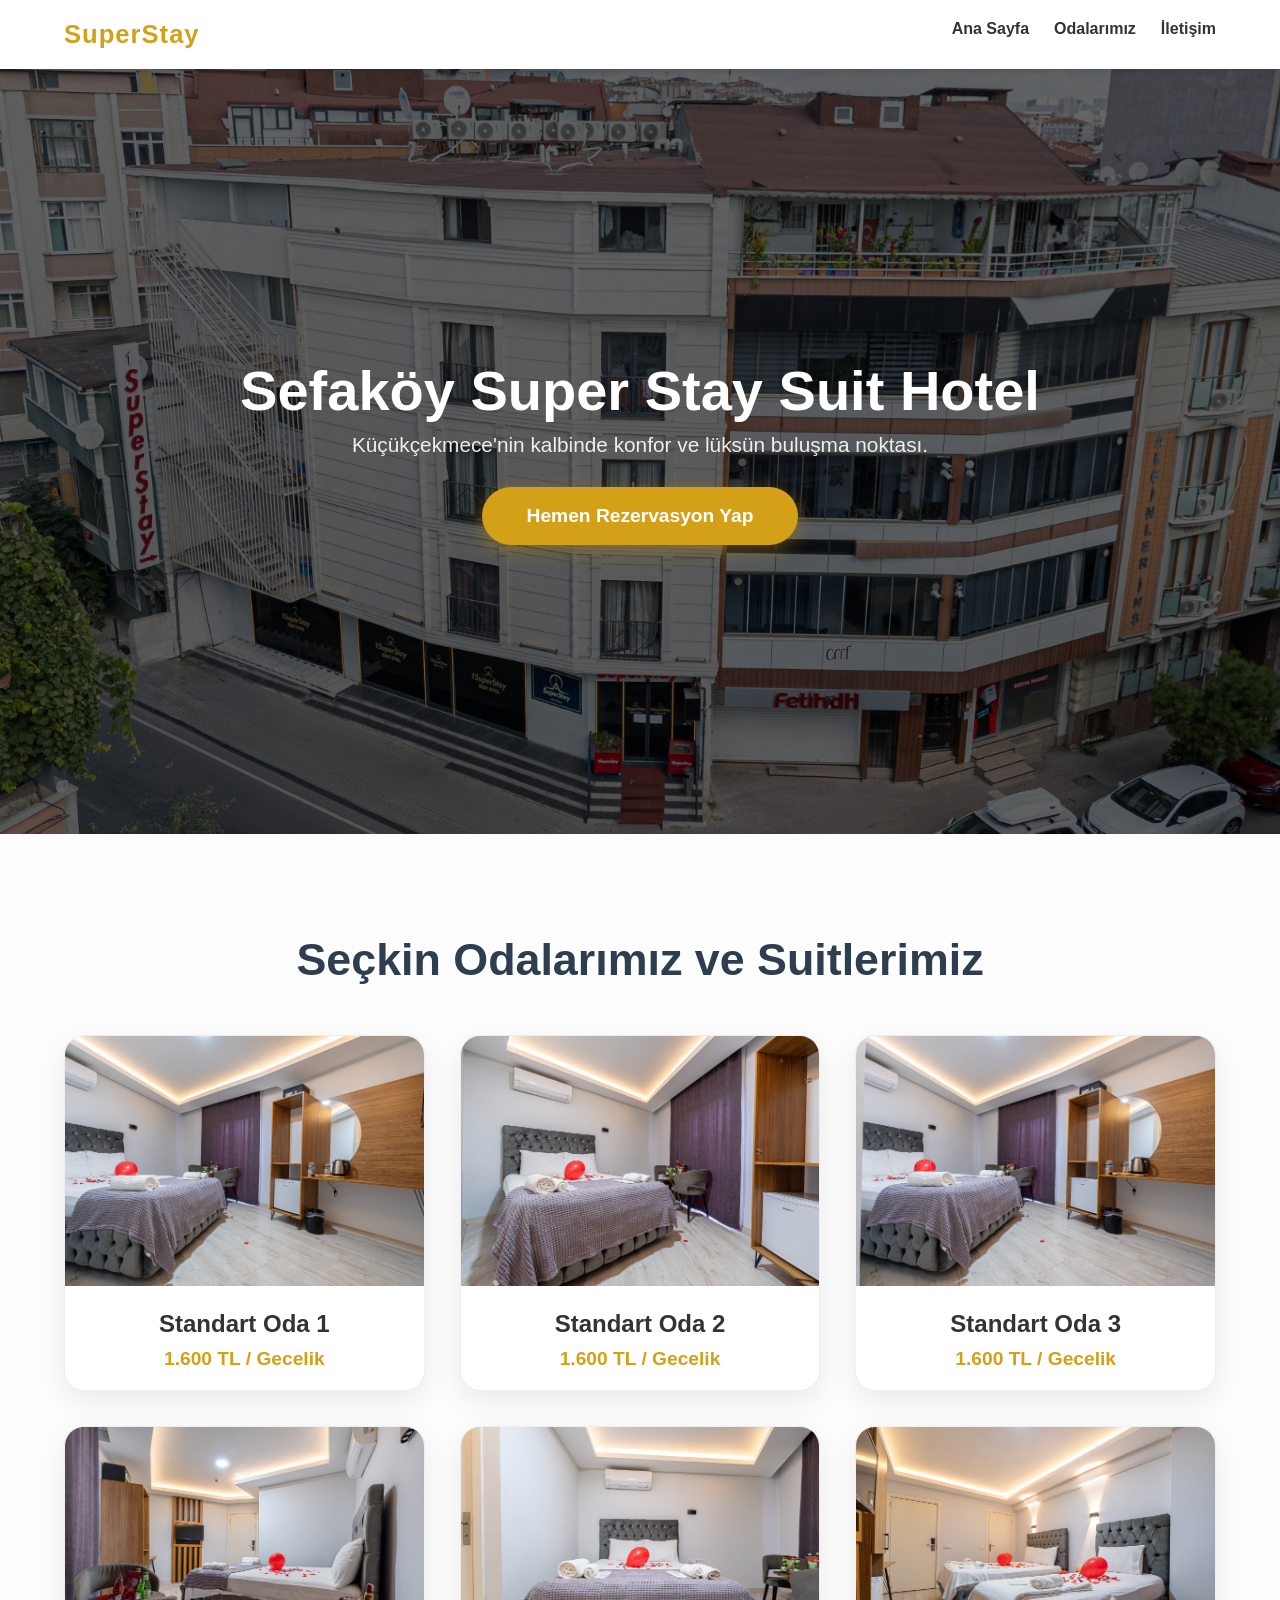
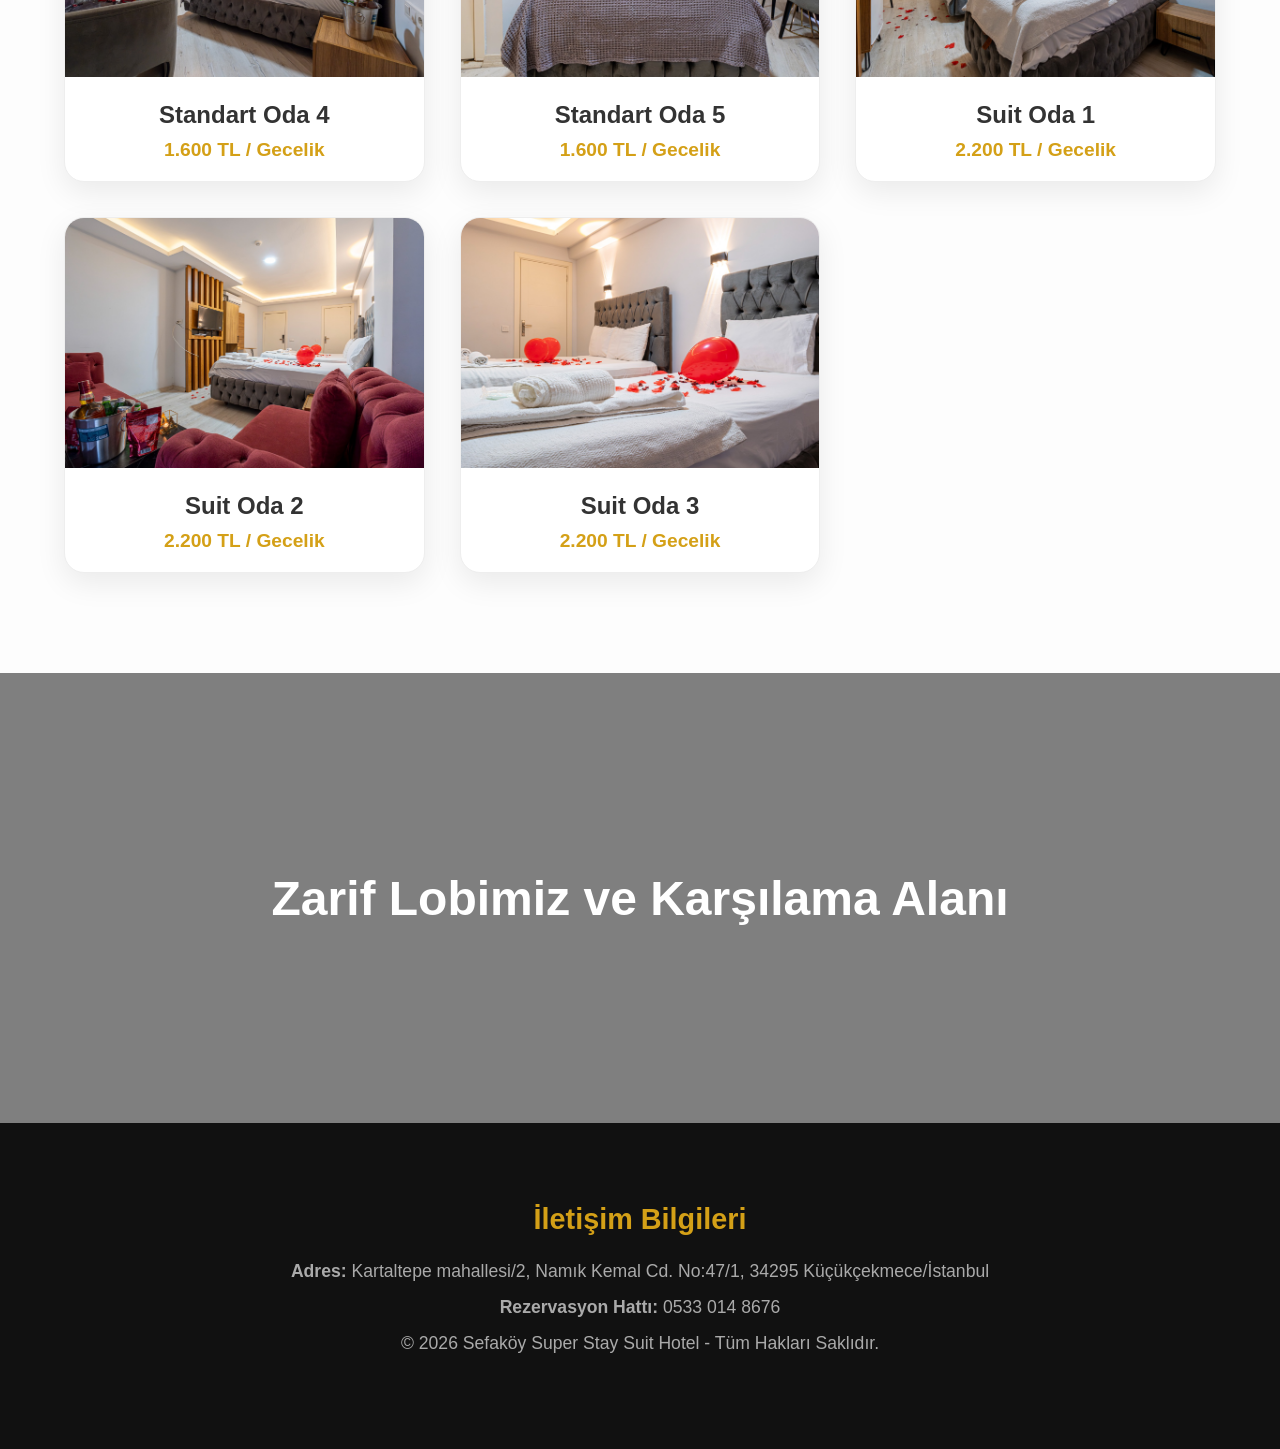
==== index.html @ 9b754b9d "Add files via upload" ====
<!DOCTYPE html>
<html lang="tr">
<head>
    <meta charset="UTF-8">
    <meta name="viewport" content="width=device-width, initial-scale=1.0">
    <title>Sefaköy Super Stay Suit Hotel | Resmi Web Sitesi</title>
    <link rel="stylesheet" href="style.css">
</head>
<body>
    <nav class="navbar">
        <div class="logo">SuperStay</div>
        <ul class="nav-links">
            <li><a href="#home">Ana Sayfa</a></li>
            <li><a href="#rooms">Odalarımız</a></li>
            <li><a href="#contact">İletişim</a></li>
        </ul>
    </nav>

    <header id="home" class="hero">
        <div class="hero-content">
            <h1>Sefaköy Super Stay Suit Hotel</h1>
            <p>Küçükçekmece'nin kalbinde konfor ve lüksün buluşma noktası.</p>
            <button id="mainRezBtn" onclick="scrollToRooms()">Hemen Rezervasyon Yap</button>
        </div>
    </header>

    <section id="rooms" class="rooms-section">
        <h2>Seçkin Odalarımız ve Suitlerimiz</h2>
        <div class="room-grid" id="roomGrid">
            </div>
    </section>

    <div id="roomModal" class="modal">
        <div class="modal-content">
            <span class="close">&times;</span>
            <div id="modalBody">
                </div>
        </div>
    </div>

    <section class="lobby-divider">
        <h2>Zarif Lobimiz ve Karşılama Alanı</h2>
    </section>

    <footer id="contact" class="footer">
        <div class="footer-info">
            <h3>İletişim Bilgileri</h3>
            <p><strong>Adres:</strong> Kartaltepe mahallesi/2, Namık Kemal Cd. No:47/1, 34295 Küçükçekmece/İstanbul</p>
            <p><strong>Rezervasyon Hattı:</strong> 0533 014 8676</p>
        </div>
        <div class="footer-bottom">
            <p>&copy; 2026 Sefaköy Super Stay Suit Hotel - Tüm Hakları Saklıdır.</p>
        </div>
    </footer>

    <script src="script.js"></script>
</body>
</html>
---- style.css ----
* { margin: 0; padding: 0; box-sizing: border-box; font-family: 'Segoe UI', Tahoma, sans-serif; }
html { scroll-behavior: smooth; }


.navbar {
    display: flex;
    justify-content: space-between;
    padding: 20px 5%;
    background: #fff;
    box-shadow: 0 2px 5px rgba(0,0,0,0.1);
    position: sticky;
    top: 0;
    z-index: 1000;
}
.logo { font-size: 1.6rem; font-weight: bold; color: #d4a017; letter-spacing: 1px; }
.nav-links { display: flex; list-style: none; gap: 25px; }
.nav-links a { text-decoration: none; color: #333; font-weight: 600; transition: 0.3s; }
.nav-links a:hover { color: #d4a017; }


.hero {
    height: 85vh;
    background: linear-gradient(rgba(0,0,0,0.6), rgba(0,0,0,0.6)), url('images/otel.jpg') no-repeat center center/cover fixed;
    display: flex;
    justify-content: center;
    align-items: center;
    text-align: center;
    color: white;
}
.hero-content h1 { font-size: 3.5rem; margin-bottom: 10px; }
.hero-content p { font-size: 1.3rem; opacity: 0.9; }

#mainRezBtn {
    padding: 18px 45px;
    font-size: 1.2rem;
    background: #d4a017;
    color: white;
    border: none;
    border-radius: 50px;
    cursor: pointer;
    margin-top: 30px;
    font-weight: bold;
    box-shadow: 0 5px 20px rgba(212, 160, 23, 0.4);
    transition: 0.3s;
}
#mainRezBtn:hover { background: #b8860b; transform: scale(1.05); }


.rooms-section { padding: 100px 5%; background: #fdfdfd; text-align: center; }
.rooms-section h2 { margin-bottom: 50px; font-size: 2.8rem; color: #2c3e50; }
.room-grid { display: grid; grid-template-columns: repeat(auto-fit, minmax(320px, 1fr)); gap: 35px; }

.room-card { 
    background: #fff; 
    border-radius: 20px; 
    overflow: hidden; 
    box-shadow: 0 10px 30px rgba(0,0,0,0.08); 
    transition: 0.4s ease; 
    cursor: pointer;
    border: 1px solid #eee;
}
.room-card:hover { transform: translateY(-15px); box-shadow: 0 15px 40px rgba(0,0,0,0.15); }
.room-card img { width: 100%; height: 250px; object-fit: cover; }
.room-card h3 { padding: 20px 20px 10px; font-size: 1.5rem; color: #333; }
.room-card p { padding-bottom: 20px; color: #d4a017; font-weight: bold; font-size: 1.2rem; }


.modal { display: none; position: fixed; z-index: 2000; left: 0; top: 0; width: 100%; height: 100%; background: rgba(0,0,0,0.9); overflow-y: auto; }
.modal-content { background: #fff; margin: 2% auto; padding: 40px; width: 90%; max-width: 900px; border-radius: 25px; position: relative; }
.close { position: absolute; right: 25px; top: 15px; font-size: 40px; cursor: pointer; color: #999; }
.close:hover { color: #333; }

.modal-images { display: grid; grid-template-columns: repeat(auto-fit, minmax(200px, 1fr)); gap: 15px; margin: 25px 0; }
.modal-images img { width: 100%; height: 180px; object-fit: cover; border-radius: 12px; }


.lobby-divider {
    height: 50vh;
    background: linear-gradient(rgba(0,0,0,0.5), rgba(0,0,0,0.5)), url('images/lobi1.jpg') no-repeat center center/cover fixed;
    display: flex; justify-content: center; align-items: center; color: white;
}
.lobby-divider h2 { font-size: 3rem; }


.footer { background: #111; color: #fff; padding: 80px 5%; text-align: center; }
.footer h3 { color: #d4a017; font-size: 1.8rem; margin-bottom: 25px; }
.footer p { margin-bottom: 15px; color: #aaa; font-size: 1.1rem; }


@media (max-width: 768px) {
    .nav-links { display: none; }
    .hero-content h1 { font-size: 2.2rem; }
    .modal-content { width: 95%; padding: 20px; }
}
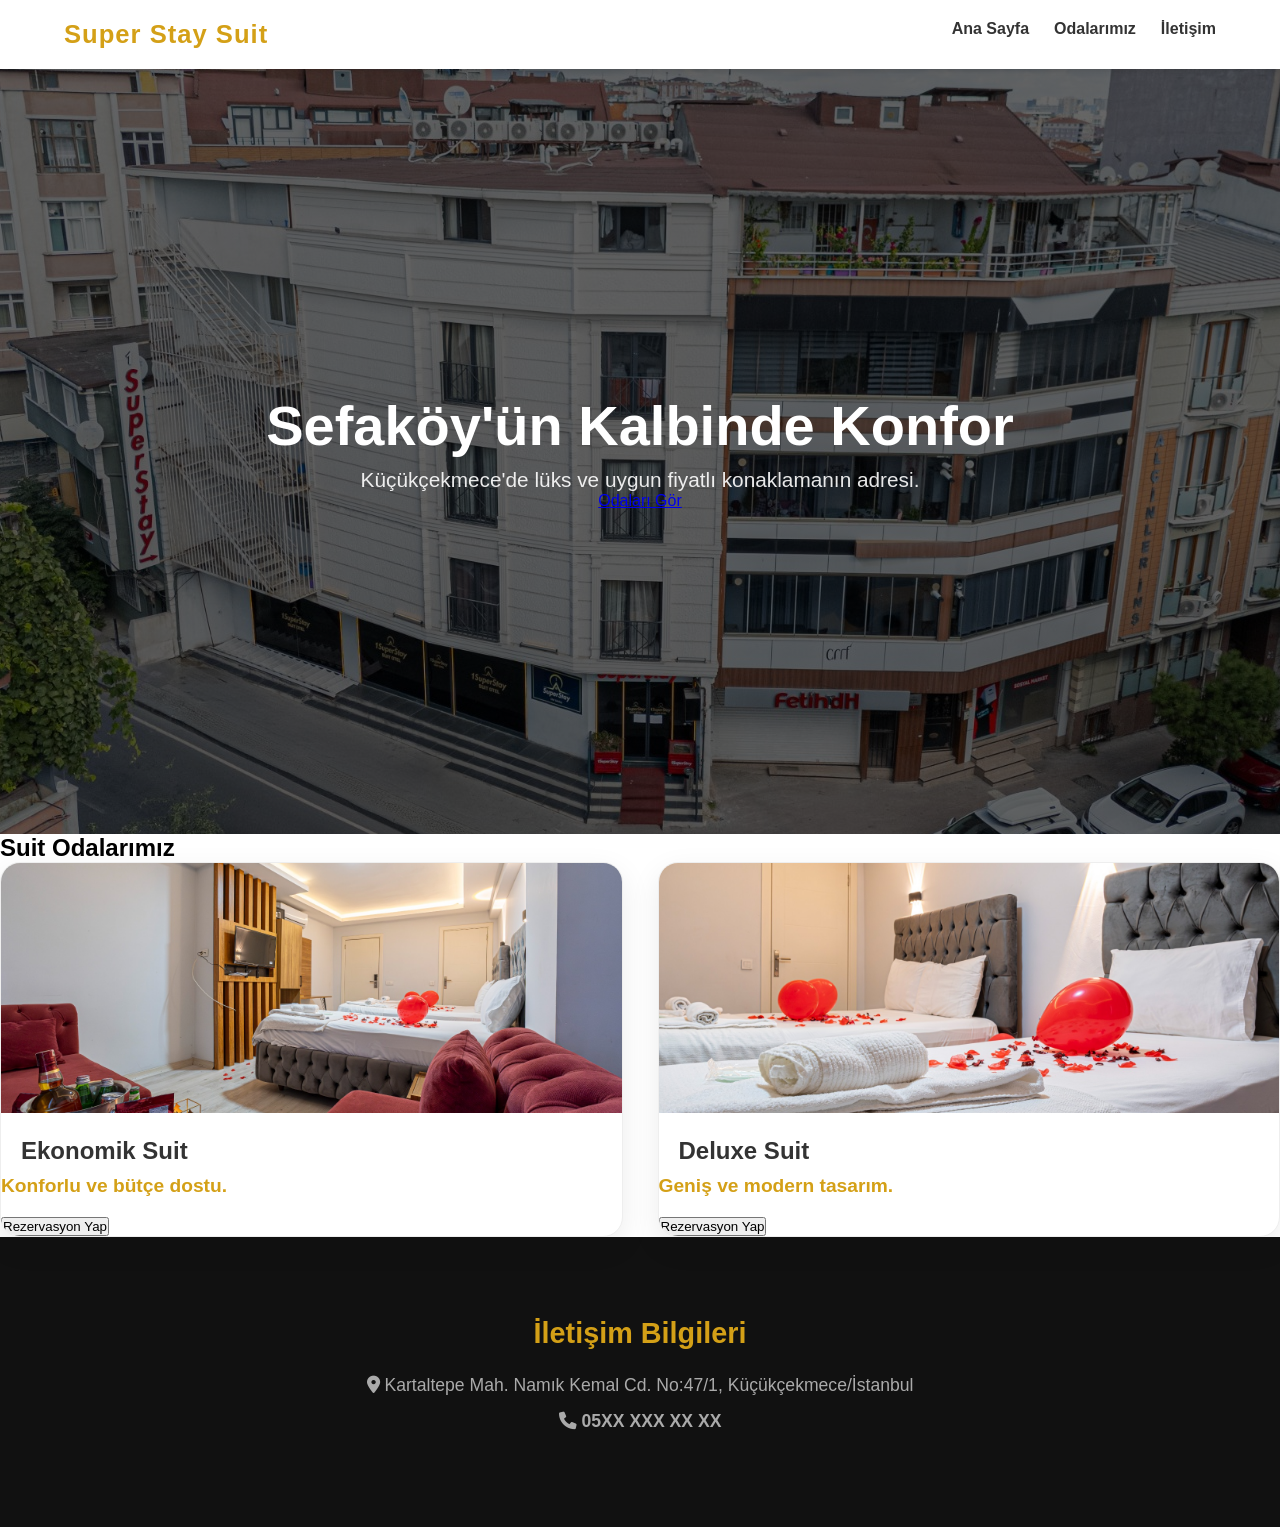
==== commit 272d3fa0: "Add files via upload" ====
--- a/index.html
+++ b/index.html
@@ -3,12 +3,18 @@
 <head>
     <meta charset="UTF-8">
     <meta name="viewport" content="width=device-width, initial-scale=1.0">
-    <title>Sefaköy Super Stay Suit Hotel | Resmi Web Sitesi</title>
+    <title>Sefaköy Otel | Super Stay Suit Otel Küçükçekmece | Uygun Fiyatlı Suitler</title>
+    <meta name="description" content="Sefaköy ve Küçükçekmece'de konforlu, modern ve uygun fiyatlı suit otel odaları. Merkezi konumda, güvenli ve lüks konaklama için hemen rezervasyon yapın.">
+    
+    <meta name="google-site-verification" content="google6230de3ca9fc16be" />
+
     <link rel="stylesheet" href="style.css">
+    <link rel="stylesheet" href="https://cdnjs.cloudflare.com/ajax/libs/font-awesome/6.0.0/css/all.min.css">
 </head>
 <body>
+
     <nav class="navbar">
-        <div class="logo">SuperStay</div>
+        <div class="logo">Super Stay Suit</div>
         <ul class="nav-links">
             <li><a href="#home">Ana Sayfa</a></li>
             <li><a href="#rooms">Odalarımız</a></li>
@@ -18,38 +24,53 @@
 
     <header id="home" class="hero">
         <div class="hero-content">
-            <h1>Sefaköy Super Stay Suit Hotel</h1>
-            <p>Küçükçekmece'nin kalbinde konfor ve lüksün buluşma noktası.</p>
-            <button id="mainRezBtn" onclick="scrollToRooms()">Hemen Rezervasyon Yap</button>
+            <h1>Sefaköy'ün Kalbinde Konfor</h1>
+            <p>Küçükçekmece'de lüks ve uygun fiyatlı konaklamanın adresi.</p>
+            <a href="#rooms" class="btn">Odaları Gör</a>
         </div>
     </header>
 
-    <section id="rooms" class="rooms-section">
-        <h2>Seçkin Odalarımız ve Suitlerimiz</h2>
-        <div class="room-grid" id="roomGrid">
+    <section id="rooms" class="rooms">
+        <h2>Suit Odalarımız</h2>
+        <div class="room-grid">
+            <div class="room-card">
+                <img src="images/oda1.jpg" alt="Ekonomik Suit">
+                <div class="room-info">
+                    <h3>Ekonomik Suit</h3>
+                    <p>Konforlu ve bütçe dostu.</p>
+                    <button class="btn" onclick="openModal('Ekonomik Suit')">Rezervasyon Yap</button>
+                </div>
             </div>
+            <div class="room-card">
+                <img src="images/oda2.jpg" alt="Lüks Suit">
+                <div class="room-info">
+                    <h3>Deluxe Suit</h3>
+                    <p>Geniş ve modern tasarım.</p>
+                    <button class="btn" onclick="openModal('Deluxe Suit')">Rezervasyon Yap</button>
+                </div>
+            </div>
+        </div>
     </section>
 
-    <div id="roomModal" class="modal">
+    <div id="bookingModal" class="modal">
         <div class="modal-content">
-            <span class="close">&times;</span>
-            <div id="modalBody">
-                </div>
+            <span class="close" onclick="closeModal()">&times;</span>
+            <h2 id="modalRoomTitle">Rezervasyon</h2>
+            <form id="reservationForm">
+                <input type="text" id="guestName" placeholder="Adınız Soyadınız" required>
+                <input type="date" id="checkInDate" required>
+                <button type="submit" class="btn-whatsapp">
+                    <i class="fab fa-whatsapp"></i> WhatsApp ile Gönder
+                </button>
+            </form>
         </div>
     </div>
-
-    <section class="lobby-divider">
-        <h2>Zarif Lobimiz ve Karşılama Alanı</h2>
-    </section>
 
     <footer id="contact" class="footer">
         <div class="footer-info">
             <h3>İletişim Bilgileri</h3>
-            <p><strong>Adres:</strong> Kartaltepe mahallesi/2, Namık Kemal Cd. No:47/1, 34295 Küçükçekmece/İstanbul</p>
-            <p><strong>Rezervasyon Hattı:</strong> 0533 014 8676</p>
-        </div>
-        <div class="footer-bottom">
-            <p>&copy; 2026 Sefaköy Super Stay Suit Hotel - Tüm Hakları Saklıdır.</p>
+            <p><i class="fas fa-map-marker-alt"></i> Kartaltepe Mah. Namık Kemal Cd. No:47/1, Küçükçekmece/İstanbul</p>
+            <p><i class="fas fa-phone"></i> <strong>05XX XXX XX XX</strong></p>
         </div>
     </footer>
 
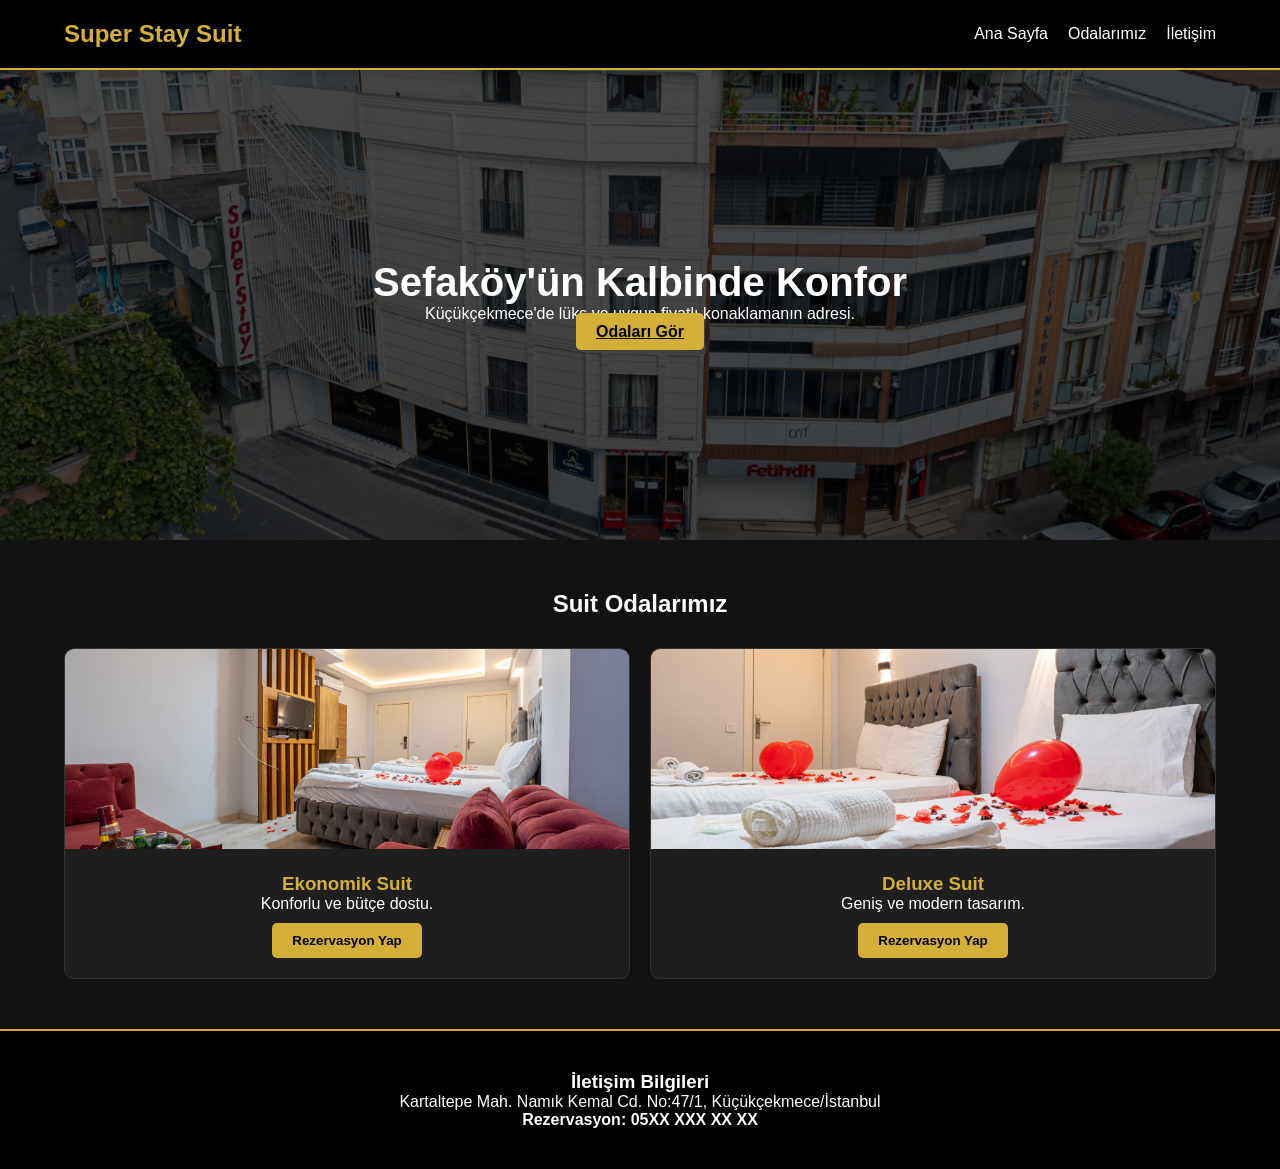
==== commit 081044a3: "Add files via upload" ====
--- a/index.html
+++ b/index.html
@@ -3,8 +3,8 @@
 <head>
     <meta charset="UTF-8">
     <meta name="viewport" content="width=device-width, initial-scale=1.0">
-    <title>Sefaköy Otel | Super Stay Suit Otel Küçükçekmece | Uygun Fiyatlı Suitler</title>
-    <meta name="description" content="Sefaköy ve Küçükçekmece'de konforlu, modern ve uygun fiyatlı suit otel odaları. Merkezi konumda, güvenli ve lüks konaklama için hemen rezervasyon yapın.">
+    <title>Sefaköy Otel | Super Stay Suit Otel Küçükçekmece</title>
+    <meta name="description" content="Sefaköy ve Küçükçekmece'de konforlu, modern ve uygun fiyatlı suit otel odaları.">
     
     <meta name="google-site-verification" content="google6230de3ca9fc16be" />
 
@@ -59,9 +59,7 @@
             <form id="reservationForm">
                 <input type="text" id="guestName" placeholder="Adınız Soyadınız" required>
                 <input type="date" id="checkInDate" required>
-                <button type="submit" class="btn-whatsapp">
-                    <i class="fab fa-whatsapp"></i> WhatsApp ile Gönder
-                </button>
+                <button type="submit" class="btn-whatsapp">WhatsApp ile Gönder</button>
             </form>
         </div>
     </div>
@@ -69,8 +67,8 @@
     <footer id="contact" class="footer">
         <div class="footer-info">
             <h3>İletişim Bilgileri</h3>
-            <p><i class="fas fa-map-marker-alt"></i> Kartaltepe Mah. Namık Kemal Cd. No:47/1, Küçükçekmece/İstanbul</p>
-            <p><i class="fas fa-phone"></i> <strong>05XX XXX XX XX</strong></p>
+            <p>Kartaltepe Mah. Namık Kemal Cd. No:47/1, Küçükçekmece/İstanbul</p>
+            <p><strong>Rezervasyon: 05XX XXX XX XX</strong></p>
         </div>
     </footer>
 
--- a/style.css
+++ b/style.css
@@ -1,95 +1,28 @@
+* { margin: 0; padding: 0; box-sizing: border-box; font-family: sans-serif; }
+body { background-color: #121212; color: white; }
 
-* { margin: 0; padding: 0; box-sizing: border-box; font-family: 'Segoe UI', Tahoma, sans-serif; }
-html { scroll-behavior: smooth; }
+.navbar { display: flex; justify-content: space-between; align-items: center; padding: 20px 5%; background: black; border-bottom: 2px solid #d4af37; position: fixed; width: 100%; top: 0; z-index: 100; }
+.logo { color: #d4af37; font-size: 24px; font-weight: bold; }
+.nav-links { display: flex; list-style: none; }
+.nav-links li { margin-left: 20px; }
+.nav-links a { color: white; text-decoration: none; }
 
+.hero { height: 60vh; background: linear-gradient(rgba(0,0,0,0.7), rgba(0,0,0,0.7)), url('images/otel.jpg'); background-size: cover; background-position: center; display: flex; align-items: center; justify-content: center; text-align: center; padding-top: 60px; }
+.hero h1 { font-size: 40px; }
 
-.navbar {
-    display: flex;
-    justify-content: space-between;
-    padding: 20px 5%;
-    background: #fff;
-    box-shadow: 0 2px 5px rgba(0,0,0,0.1);
-    position: sticky;
-    top: 0;
-    z-index: 1000;
-}
-.logo { font-size: 1.6rem; font-weight: bold; color: #d4a017; letter-spacing: 1px; }
-.nav-links { display: flex; list-style: none; gap: 25px; }
-.nav-links a { text-decoration: none; color: #333; font-weight: 600; transition: 0.3s; }
-.nav-links a:hover { color: #d4a017; }
+.rooms { padding: 50px 5%; text-align: center; }
+.room-grid { display: grid; grid-template-columns: repeat(auto-fit, minmax(300px, 1fr)); gap: 20px; margin-top: 30px; }
+.room-card { background: #1e1e1e; border-radius: 10px; overflow: hidden; border: 1px solid #333; }
+.room-card img { width: 100%; height: 200px; object-fit: cover; }
+.room-info { padding: 20px; }
+.room-info h3 { color: #d4af37; }
 
+.btn { background: #d4af37; color: black; padding: 10px 20px; border: none; border-radius: 5px; cursor: pointer; font-weight: bold; margin-top: 10px; }
+.btn-whatsapp { background: #25d366; color: white; width: 100%; padding: 10px; border: none; border-radius: 5px; margin-top: 10px; cursor: pointer; }
 
-.hero {
-    height: 85vh;
-    background: linear-gradient(rgba(0,0,0,0.6), rgba(0,0,0,0.6)), url('images/otel.jpg') no-repeat center center/cover fixed;
-    display: flex;
-    justify-content: center;
-    align-items: center;
-    text-align: center;
-    color: white;
-}
-.hero-content h1 { font-size: 3.5rem; margin-bottom: 10px; }
-.hero-content p { font-size: 1.3rem; opacity: 0.9; }
+.modal { display: none; position: fixed; top: 0; left: 0; width: 100%; height: 100%; background: rgba(0,0,0,0.8); z-index: 1000; }
+.modal-content { background: #222; width: 90%; max-width: 400px; margin: 100px auto; padding: 20px; border-radius: 10px; border: 1px solid #d4af37; position: relative; }
+.close { position: absolute; right: 15px; top: 10px; font-size: 24px; cursor: pointer; }
+input { width: 100%; padding: 10px; margin: 10px 0; background: #333; border: 1px solid #444; color: white; }
 
-#mainRezBtn {
-    padding: 18px 45px;
-    font-size: 1.2rem;
-    background: #d4a017;
-    color: white;
-    border: none;
-    border-radius: 50px;
-    cursor: pointer;
-    margin-top: 30px;
-    font-weight: bold;
-    box-shadow: 0 5px 20px rgba(212, 160, 23, 0.4);
-    transition: 0.3s;
-}
-#mainRezBtn:hover { background: #b8860b; transform: scale(1.05); }
-
-
-.rooms-section { padding: 100px 5%; background: #fdfdfd; text-align: center; }
-.rooms-section h2 { margin-bottom: 50px; font-size: 2.8rem; color: #2c3e50; }
-.room-grid { display: grid; grid-template-columns: repeat(auto-fit, minmax(320px, 1fr)); gap: 35px; }
-
-.room-card { 
-    background: #fff; 
-    border-radius: 20px; 
-    overflow: hidden; 
-    box-shadow: 0 10px 30px rgba(0,0,0,0.08); 
-    transition: 0.4s ease; 
-    cursor: pointer;
-    border: 1px solid #eee;
-}
-.room-card:hover { transform: translateY(-15px); box-shadow: 0 15px 40px rgba(0,0,0,0.15); }
-.room-card img { width: 100%; height: 250px; object-fit: cover; }
-.room-card h3 { padding: 20px 20px 10px; font-size: 1.5rem; color: #333; }
-.room-card p { padding-bottom: 20px; color: #d4a017; font-weight: bold; font-size: 1.2rem; }
-
-
-.modal { display: none; position: fixed; z-index: 2000; left: 0; top: 0; width: 100%; height: 100%; background: rgba(0,0,0,0.9); overflow-y: auto; }
-.modal-content { background: #fff; margin: 2% auto; padding: 40px; width: 90%; max-width: 900px; border-radius: 25px; position: relative; }
-.close { position: absolute; right: 25px; top: 15px; font-size: 40px; cursor: pointer; color: #999; }
-.close:hover { color: #333; }
-
-.modal-images { display: grid; grid-template-columns: repeat(auto-fit, minmax(200px, 1fr)); gap: 15px; margin: 25px 0; }
-.modal-images img { width: 100%; height: 180px; object-fit: cover; border-radius: 12px; }
-
-
-.lobby-divider {
-    height: 50vh;
-    background: linear-gradient(rgba(0,0,0,0.5), rgba(0,0,0,0.5)), url('images/lobi1.jpg') no-repeat center center/cover fixed;
-    display: flex; justify-content: center; align-items: center; color: white;
-}
-.lobby-divider h2 { font-size: 3rem; }
-
-
-.footer { background: #111; color: #fff; padding: 80px 5%; text-align: center; }
-.footer h3 { color: #d4a017; font-size: 1.8rem; margin-bottom: 25px; }
-.footer p { margin-bottom: 15px; color: #aaa; font-size: 1.1rem; }
-
-
-@media (max-width: 768px) {
-    .nav-links { display: none; }
-    .hero-content h1 { font-size: 2.2rem; }
-    .modal-content { width: 95%; padding: 20px; }
-}+.footer { padding: 40px; text-align: center; background: black; border-top: 2px solid #d4af37; }
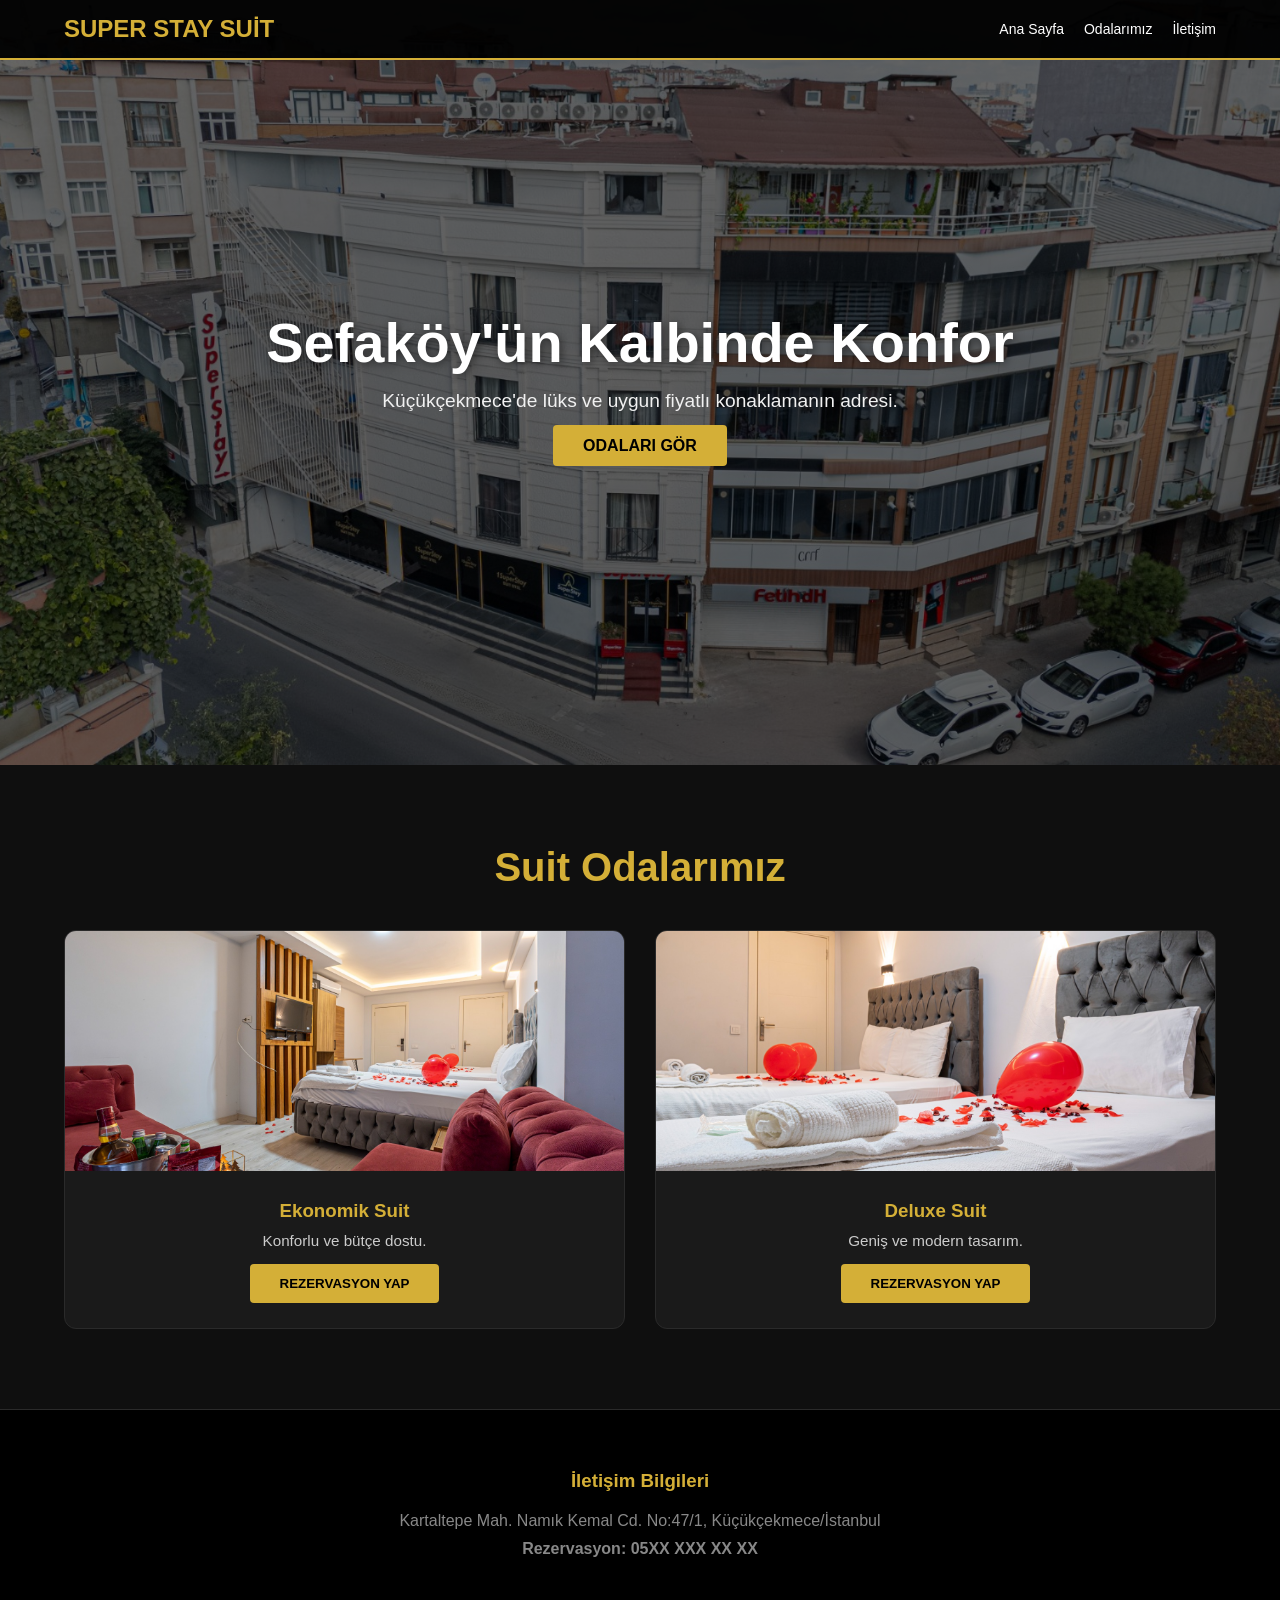
==== commit e00f03d7: "Add files via upload" ====
--- a/index.html
+++ b/index.html
@@ -4,10 +4,8 @@
     <meta charset="UTF-8">
     <meta name="viewport" content="width=device-width, initial-scale=1.0">
     <title>Sefaköy Otel | Super Stay Suit Otel Küçükçekmece</title>
-    <meta name="description" content="Sefaköy ve Küçükçekmece'de konforlu, modern ve uygun fiyatlı suit otel odaları.">
-    
+    <meta name="description" content="Sefaköy ve Küçükçekmece'de konforlu ve uygun fiyatlı konaklama.">
     <meta name="google-site-verification" content="google6230de3ca9fc16be" />
-
     <link rel="stylesheet" href="style.css">
     <link rel="stylesheet" href="https://cdnjs.cloudflare.com/ajax/libs/font-awesome/6.0.0/css/all.min.css">
 </head>
@@ -42,7 +40,7 @@
                 </div>
             </div>
             <div class="room-card">
-                <img src="images/oda2.jpg" alt="Lüks Suit">
+                <img src="images/oda2.jpg" alt="Deluxe Suit">
                 <div class="room-info">
                     <h3>Deluxe Suit</h3>
                     <p>Geniş ve modern tasarım.</p>
--- a/style.css
+++ b/style.css
@@ -1,28 +1,37 @@
-* { margin: 0; padding: 0; box-sizing: border-box; font-family: sans-serif; }
-body { background-color: #121212; color: white; }
+* { margin: 0; padding: 0; box-sizing: border-box; font-family: 'Poppins', sans-serif; }
+body { background-color: #0f0f0f; color: #fff; scroll-behavior: smooth; }
 
-.navbar { display: flex; justify-content: space-between; align-items: center; padding: 20px 5%; background: black; border-bottom: 2px solid #d4af37; position: fixed; width: 100%; top: 0; z-index: 100; }
-.logo { color: #d4af37; font-size: 24px; font-weight: bold; }
+.navbar { display: flex; justify-content: space-between; align-items: center; padding: 15px 5%; background: rgba(0,0,0,0.95); border-bottom: 2px solid #d4af37; position: fixed; width: 100%; top: 0; z-index: 1000; }
+.logo { color: #d4af37; font-size: 24px; font-weight: bold; text-transform: uppercase; }
 .nav-links { display: flex; list-style: none; }
 .nav-links li { margin-left: 20px; }
-.nav-links a { color: white; text-decoration: none; }
+.nav-links a { color: #fff; text-decoration: none; font-size: 14px; transition: 0.3s; }
+.nav-links a:hover { color: #d4af37; }
 
-.hero { height: 60vh; background: linear-gradient(rgba(0,0,0,0.7), rgba(0,0,0,0.7)), url('images/otel.jpg'); background-size: cover; background-position: center; display: flex; align-items: center; justify-content: center; text-align: center; padding-top: 60px; }
-.hero h1 { font-size: 40px; }
+.hero { height: 85vh; background: linear-gradient(rgba(0,0,0,0.6), rgba(0,0,0,0.6)), url('images/otel.jpg') center/cover no-repeat; display: flex; align-items: center; justify-content: center; text-align: center; }
+.hero h1 { font-size: 3.5rem; margin-bottom: 15px; text-shadow: 2px 2px 10px rgba(0,0,0,0.5); }
+.hero p { font-size: 1.2rem; margin-bottom: 25px; color: #f1f1f1; }
 
-.rooms { padding: 50px 5%; text-align: center; }
-.room-grid { display: grid; grid-template-columns: repeat(auto-fit, minmax(300px, 1fr)); gap: 20px; margin-top: 30px; }
-.room-card { background: #1e1e1e; border-radius: 10px; overflow: hidden; border: 1px solid #333; }
-.room-card img { width: 100%; height: 200px; object-fit: cover; }
-.room-info { padding: 20px; }
-.room-info h3 { color: #d4af37; }
+.rooms { padding: 80px 5%; text-align: center; }
+.rooms h2 { font-size: 2.5rem; margin-bottom: 40px; color: #d4af37; }
+.room-grid { display: grid; grid-template-columns: repeat(auto-fit, minmax(320px, 1fr)); gap: 30px; }
+.room-card { background: #1a1a1a; border-radius: 12px; overflow: hidden; border: 1px solid #2a2a2a; transition: 0.4s; }
+.room-card:hover { transform: translateY(-10px); border-color: #d4af37; }
+.room-card img { width: 100%; height: 240px; object-fit: cover; }
+.room-info { padding: 25px; }
+.room-info h3 { color: #d4af37; margin-bottom: 10px; }
+.room-info p { color: #ccc; font-size: 0.95rem; margin-bottom: 15px; }
 
-.btn { background: #d4af37; color: black; padding: 10px 20px; border: none; border-radius: 5px; cursor: pointer; font-weight: bold; margin-top: 10px; }
-.btn-whatsapp { background: #25d366; color: white; width: 100%; padding: 10px; border: none; border-radius: 5px; margin-top: 10px; cursor: pointer; }
+.btn { background: #d4af37; color: #000; padding: 12px 30px; border: none; border-radius: 4px; cursor: pointer; font-weight: bold; text-transform: uppercase; transition: 0.3s; text-decoration: none; }
+.btn:hover { background: #fff; }
 
-.modal { display: none; position: fixed; top: 0; left: 0; width: 100%; height: 100%; background: rgba(0,0,0,0.8); z-index: 1000; }
-.modal-content { background: #222; width: 90%; max-width: 400px; margin: 100px auto; padding: 20px; border-radius: 10px; border: 1px solid #d4af37; position: relative; }
-.close { position: absolute; right: 15px; top: 10px; font-size: 24px; cursor: pointer; }
-input { width: 100%; padding: 10px; margin: 10px 0; background: #333; border: 1px solid #444; color: white; }
+.modal { display: none; position: fixed; top: 0; left: 0; width: 100%; height: 100%; background: rgba(0,0,0,0.9); z-index: 2000; }
+.modal-content { background: #111; width: 90%; max-width: 400px; margin: 100px auto; padding: 30px; border-radius: 15px; border: 1px solid #d4af37; position: relative; }
+.close { position: absolute; right: 20px; top: 15px; font-size: 28px; color: #fff; cursor: pointer; }
 
-.footer { padding: 40px; text-align: center; background: black; border-top: 2px solid #d4af37; }+input { width: 100%; padding: 12px; margin: 10px 0; background: #222; border: 1px solid #333; color: #fff; border-radius: 4px; }
+.btn-whatsapp { background: #25d366; color: #fff; width: 100%; padding: 12px; border: none; border-radius: 4px; font-weight: bold; cursor: pointer; margin-top: 10px; }
+
+.footer { padding: 60px 5%; background: #000; text-align: center; border-top: 1px solid #2a2a2a; }
+.footer h3 { color: #d4af37; margin-bottom: 20px; }
+.footer p { color: #888; margin-bottom: 10px; }
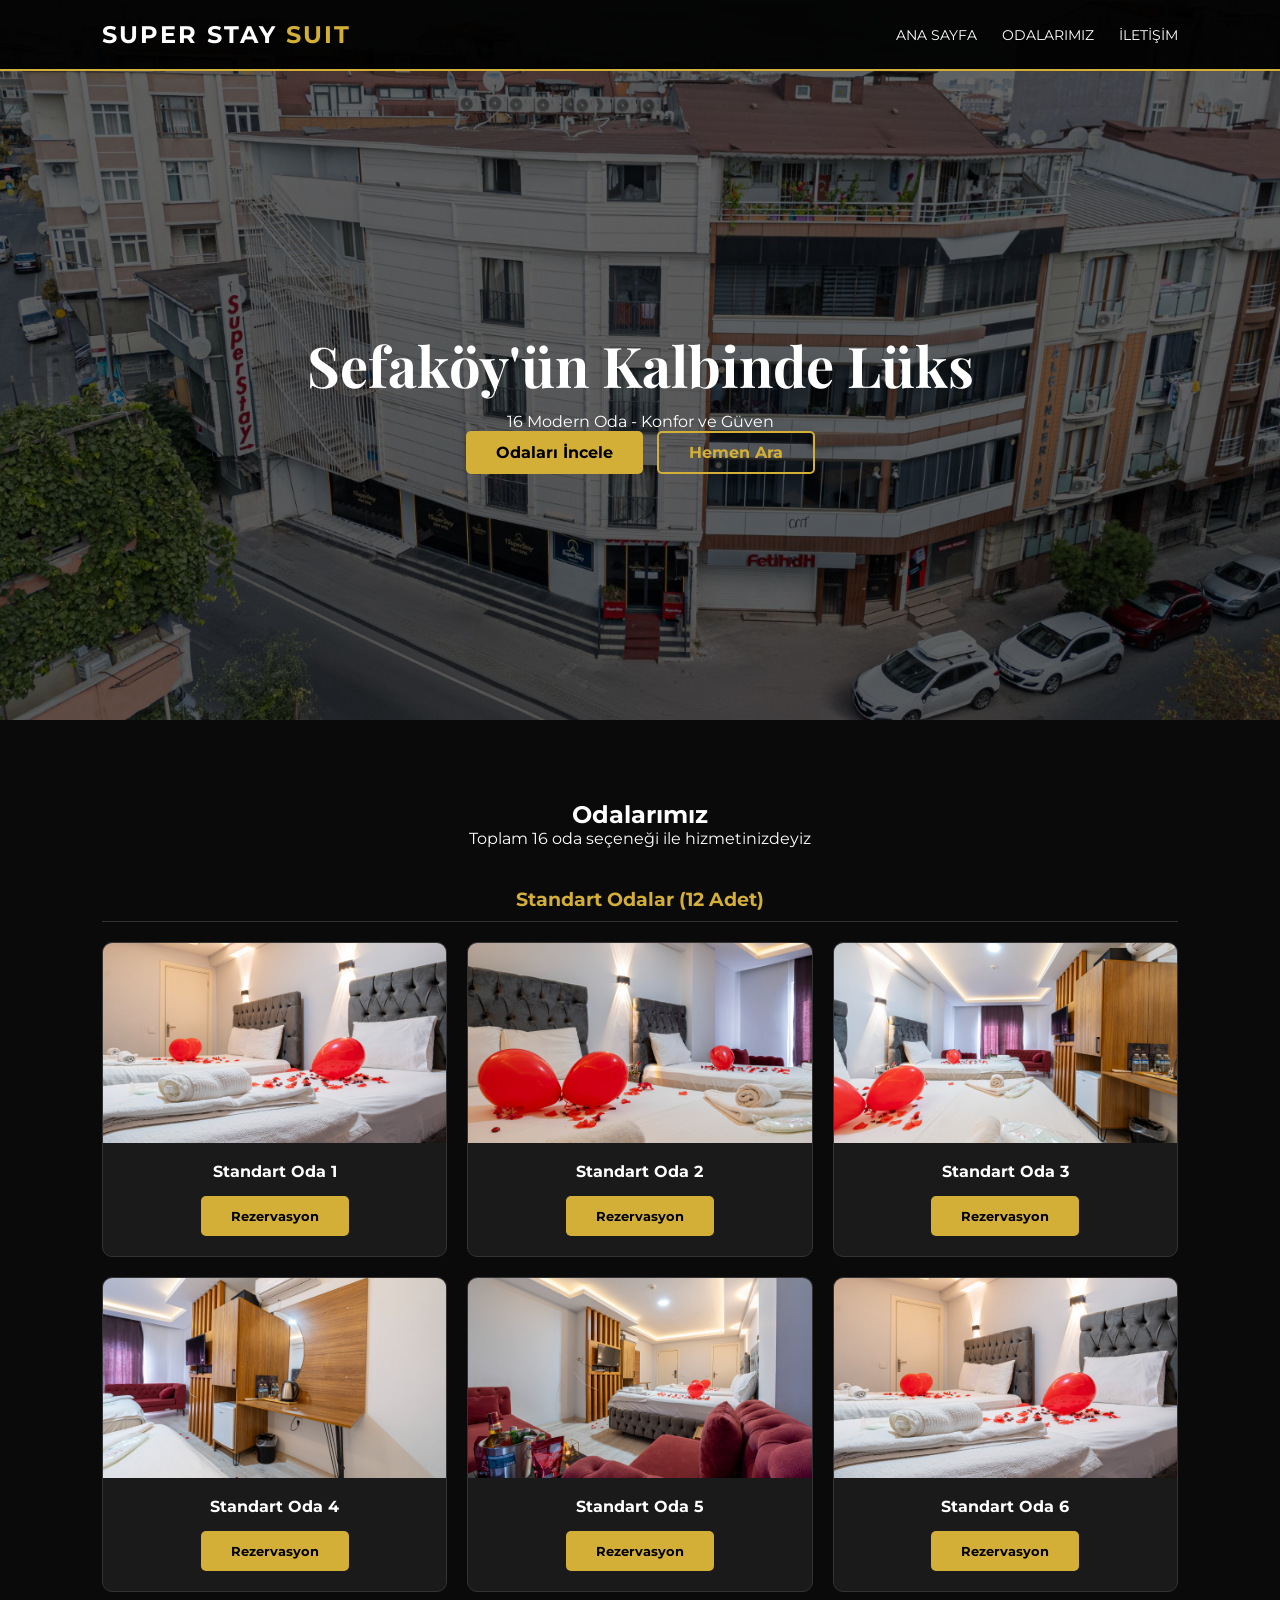
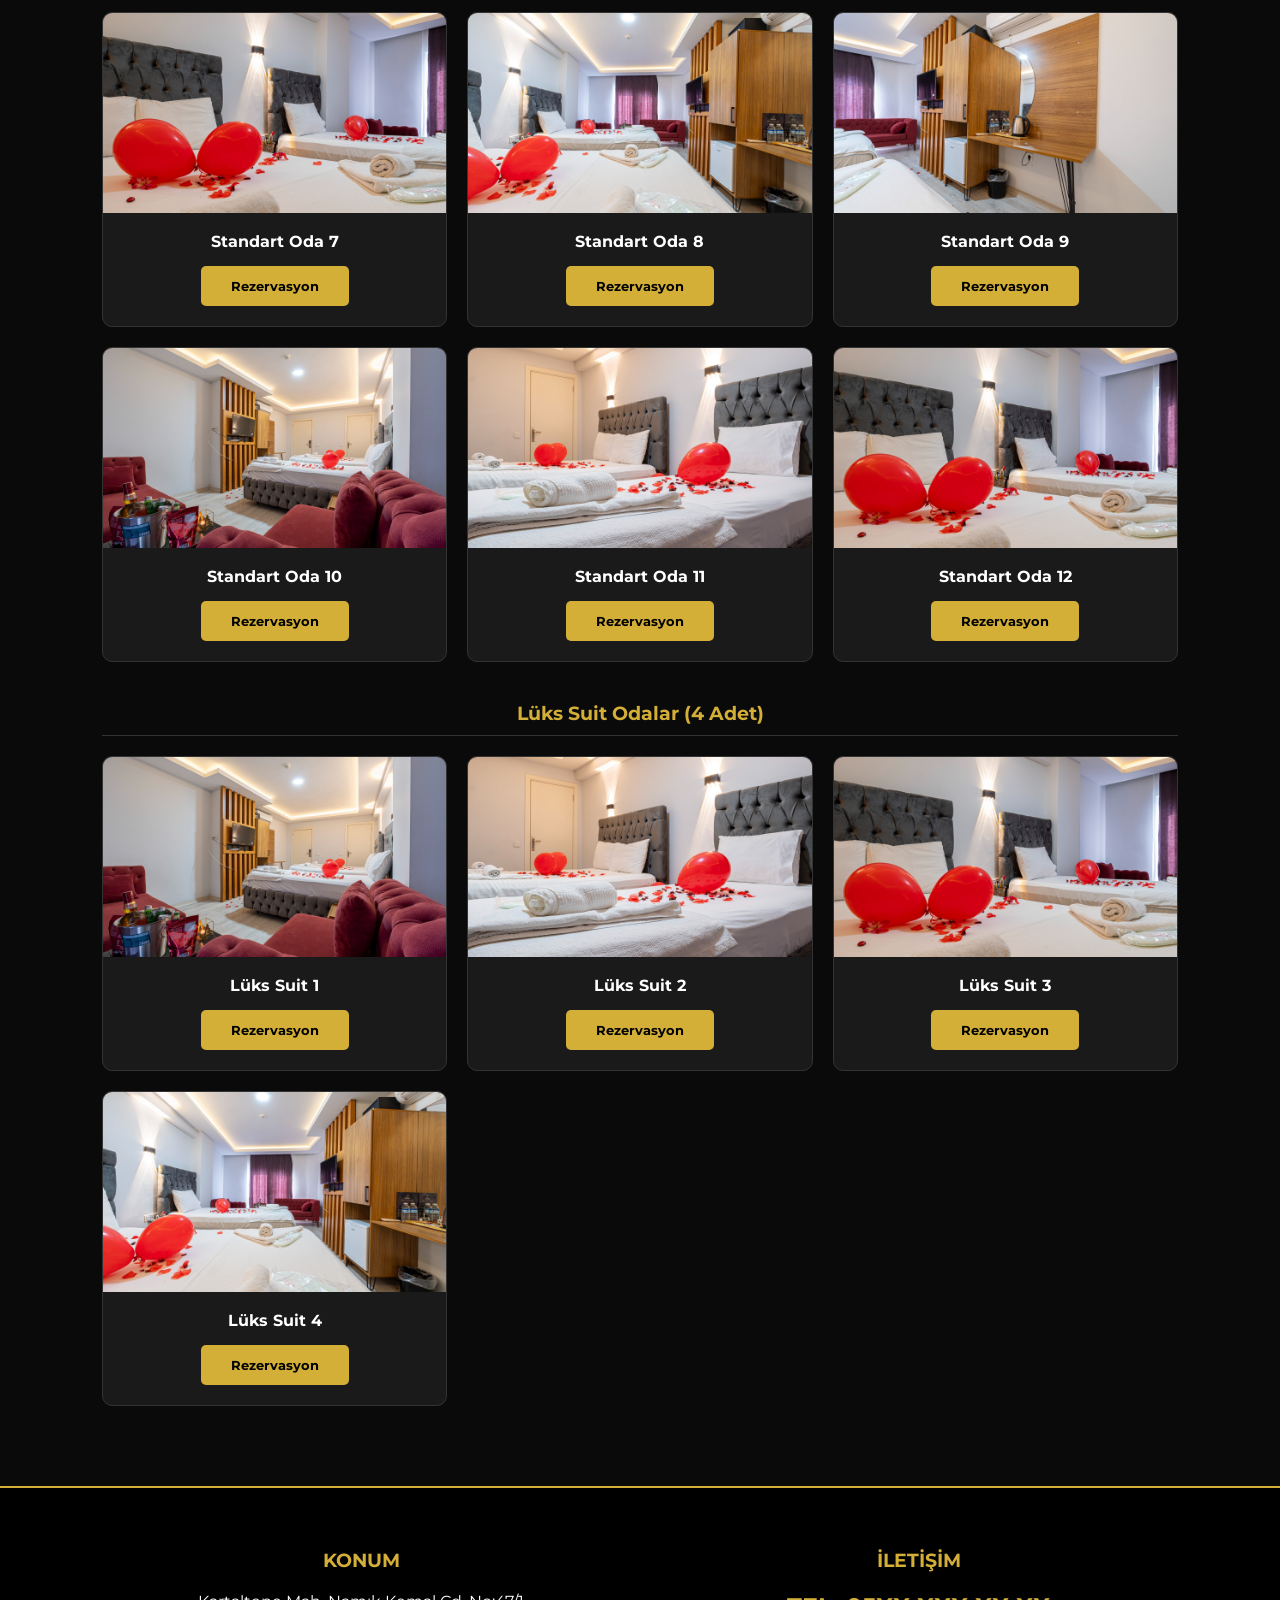
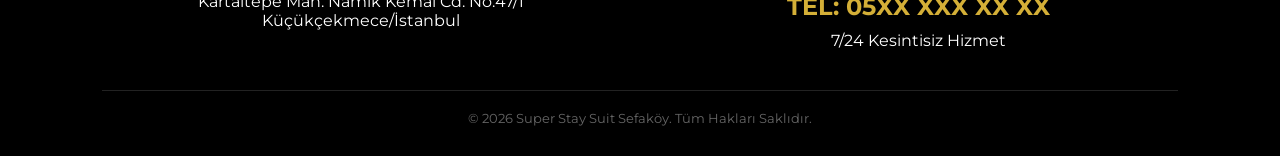
==== commit 18cd25d9: "Add files via upload" ====
--- a/index.html
+++ b/index.html
@@ -3,16 +3,19 @@
 <head>
     <meta charset="UTF-8">
     <meta name="viewport" content="width=device-width, initial-scale=1.0">
-    <title>Sefaköy Otel | Super Stay Suit Otel Küçükçekmece</title>
-    <meta name="description" content="Sefaköy ve Küçükçekmece'de konforlu ve uygun fiyatlı konaklama.">
+    <title>Sefaköy Super Stay Suit | 16 Oda | En Uygun Konaklama</title>
+    <meta name="description" content="Sefaköy'ün merkezinde 12 Standart ve 4 Suit oda ile profesyonel konaklama hizmeti. Uygun fiyat ve konforun adresi.">
+    
     <meta name="google-site-verification" content="google6230de3ca9fc16be" />
+
     <link rel="stylesheet" href="style.css">
     <link rel="stylesheet" href="https://cdnjs.cloudflare.com/ajax/libs/font-awesome/6.0.0/css/all.min.css">
+    <link href="https://fonts.googleapis.com/css2?family=Montserrat:wght@400;700&family=Playfair+Display:wght@700&display=swap" rel="stylesheet">
 </head>
 <body>
 
     <nav class="navbar">
-        <div class="logo">Super Stay Suit</div>
+        <div class="logo">SUPER STAY <span>SUIT</span></div>
         <ul class="nav-links">
             <li><a href="#home">Ana Sayfa</a></li>
             <li><a href="#rooms">Odalarımız</a></li>
@@ -22,31 +25,29 @@
 
     <header id="home" class="hero">
         <div class="hero-content">
-            <h1>Sefaköy'ün Kalbinde Konfor</h1>
-            <p>Küçükçekmece'de lüks ve uygun fiyatlı konaklamanın adresi.</p>
-            <a href="#rooms" class="btn">Odaları Gör</a>
+            <h1>Sefaköy'ün Kalbinde Lüks</h1>
+            <p>16 Modern Oda - Konfor ve Güven</p>
+            <div class="hero-btns">
+                <a href="#rooms" class="btn">Odaları İncele</a>
+                <a href="tel:+905XXXXXXXXX" class="btn-outline">Hemen Ara</a>
+            </div>
         </div>
     </header>
 
     <section id="rooms" class="rooms">
-        <h2>Suit Odalarımız</h2>
-        <div class="room-grid">
-            <div class="room-card">
-                <img src="images/oda1.jpg" alt="Ekonomik Suit">
-                <div class="room-info">
-                    <h3>Ekonomik Suit</h3>
-                    <p>Konforlu ve bütçe dostu.</p>
-                    <button class="btn" onclick="openModal('Ekonomik Suit')">Rezervasyon Yap</button>
-                </div>
-            </div>
-            <div class="room-card">
-                <img src="images/oda2.jpg" alt="Deluxe Suit">
-                <div class="room-info">
-                    <h3>Deluxe Suit</h3>
-                    <p>Geniş ve modern tasarım.</p>
-                    <button class="btn" onclick="openModal('Deluxe Suit')">Rezervasyon Yap</button>
-                </div>
-            </div>
+        <div class="section-title">
+            <h2>Odalarımız</h2>
+            <p>Toplam 16 oda seçeneği ile hizmetinizdeyiz</p>
+        </div>
+
+        <div class="room-category">
+            <h3>Standart Odalar (12 Adet)</h3>
+            <div class="room-grid" id="standard-rooms"></div>
+        </div>
+
+        <div class="room-category">
+            <h3>Lüks Suit Odalar (4 Adet)</h3>
+            <div class="room-grid" id="suit-rooms"></div>
         </div>
     </section>
 
@@ -63,10 +64,19 @@
     </div>
 
     <footer id="contact" class="footer">
-        <div class="footer-info">
-            <h3>İletişim Bilgileri</h3>
-            <p>Kartaltepe Mah. Namık Kemal Cd. No:47/1, Küçükçekmece/İstanbul</p>
-            <p><strong>Rezervasyon: 05XX XXX XX XX</strong></p>
+        <div class="footer-grid">
+            <div class="footer-item">
+                <h3>KONUM</h3>
+                <p>Kartaltepe Mah. Namık Kemal Cd. No:47/1<br>Küçükçekmece/İstanbul</p>
+            </div>
+            <div class="footer-item">
+                <h3>İLETİŞİM</h3>
+                <p class="phone-highlight">TEL: 05XX XXX XX XX</p>
+                <p>7/24 Kesintisiz Hizmet</p>
+            </div>
+        </div>
+        <div class="footer-bottom">
+            &copy; 2026 Super Stay Suit Sefaköy. Tüm Hakları Saklıdır.
         </div>
     </footer>
 
--- a/style.css
+++ b/style.css
@@ -1,37 +1,34 @@
-* { margin: 0; padding: 0; box-sizing: border-box; font-family: 'Poppins', sans-serif; }
-body { background-color: #0f0f0f; color: #fff; scroll-behavior: smooth; }
+:root { --gold: #d4af37; --dark: #0a0a0a; --gray: #1a1a1a; }
+* { margin: 0; padding: 0; box-sizing: border-box; font-family: 'Montserrat', sans-serif; }
+body { background: var(--dark); color: white; scroll-behavior: smooth; }
 
-.navbar { display: flex; justify-content: space-between; align-items: center; padding: 15px 5%; background: rgba(0,0,0,0.95); border-bottom: 2px solid #d4af37; position: fixed; width: 100%; top: 0; z-index: 1000; }
-.logo { color: #d4af37; font-size: 24px; font-weight: bold; text-transform: uppercase; }
+.navbar { display: flex; justify-content: space-between; align-items: center; padding: 20px 8%; background: rgba(0,0,0,0.95); border-bottom: 2px solid var(--gold); position: fixed; width: 100%; top: 0; z-index: 1000; }
+.logo { font-size: 24px; font-weight: bold; letter-spacing: 2px; }
+.logo span { color: var(--gold); }
 .nav-links { display: flex; list-style: none; }
-.nav-links li { margin-left: 20px; }
-.nav-links a { color: #fff; text-decoration: none; font-size: 14px; transition: 0.3s; }
-.nav-links a:hover { color: #d4af37; }
+.nav-links a { color: white; text-decoration: none; margin-left: 25px; font-size: 14px; text-transform: uppercase; }
 
-.hero { height: 85vh; background: linear-gradient(rgba(0,0,0,0.6), rgba(0,0,0,0.6)), url('images/otel.jpg') center/cover no-repeat; display: flex; align-items: center; justify-content: center; text-align: center; }
-.hero h1 { font-size: 3.5rem; margin-bottom: 15px; text-shadow: 2px 2px 10px rgba(0,0,0,0.5); }
-.hero p { font-size: 1.2rem; margin-bottom: 25px; color: #f1f1f1; }
+.hero { height: 80vh; background: linear-gradient(rgba(0,0,0,0.6), rgba(0,0,0,0.6)), url('images/otel.jpg') center/cover; display: flex; align-items: center; justify-content: center; text-align: center; padding-top: 80px; }
+.hero h1 { font-family: 'Playfair Display', serif; font-size: 3.5rem; margin-bottom: 10px; }
 
-.rooms { padding: 80px 5%; text-align: center; }
-.rooms h2 { font-size: 2.5rem; margin-bottom: 40px; color: #d4af37; }
-.room-grid { display: grid; grid-template-columns: repeat(auto-fit, minmax(320px, 1fr)); gap: 30px; }
-.room-card { background: #1a1a1a; border-radius: 12px; overflow: hidden; border: 1px solid #2a2a2a; transition: 0.4s; }
-.room-card:hover { transform: translateY(-10px); border-color: #d4af37; }
-.room-card img { width: 100%; height: 240px; object-fit: cover; }
-.room-info { padding: 25px; }
-.room-info h3 { color: #d4af37; margin-bottom: 10px; }
-.room-info p { color: #ccc; font-size: 0.95rem; margin-bottom: 15px; }
+.btn { background: var(--gold); color: black; padding: 12px 30px; border-radius: 5px; text-decoration: none; font-weight: bold; cursor: pointer; border:none; display: inline-block; }
+.btn-outline { border: 2px solid var(--gold); color: var(--gold); padding: 10px 30px; border-radius: 5px; text-decoration: none; font-weight: bold; margin-left: 10px; }
 
-.btn { background: #d4af37; color: #000; padding: 12px 30px; border: none; border-radius: 4px; cursor: pointer; font-weight: bold; text-transform: uppercase; transition: 0.3s; text-decoration: none; }
-.btn:hover { background: #fff; }
+.rooms { padding: 80px 8%; text-align: center; }
+.room-category h3 { color: var(--gold); margin: 40px 0 20px; border-bottom: 1px solid #333; padding-bottom: 10px; }
+.room-grid { display: grid; grid-template-columns: repeat(auto-fit, minmax(280px, 1fr)); gap: 20px; }
+.room-card { background: var(--gray); border-radius: 10px; overflow: hidden; border: 1px solid #333; padding-bottom: 20px; }
+.room-card img { width: 100%; height: 200px; object-fit: cover; }
+.room-card h4 { margin: 15px 0; }
+
+.footer { background: #000; padding: 60px 8% 30px; border-top: 2px solid var(--gold); text-align: center; }
+.footer-grid { display: grid; grid-template-columns: repeat(auto-fit, minmax(250px, 1fr)); gap: 40px; }
+.footer-item h3 { color: var(--gold); margin-bottom: 20px; font-size: 1.2rem; }
+.phone-highlight { font-size: 1.5rem; font-weight: bold; color: var(--gold); margin: 10px 0; }
+.footer-bottom { margin-top: 40px; padding-top: 20px; border-top: 1px solid #222; color: #666; font-size: 0.8rem; }
 
 .modal { display: none; position: fixed; top: 0; left: 0; width: 100%; height: 100%; background: rgba(0,0,0,0.9); z-index: 2000; }
-.modal-content { background: #111; width: 90%; max-width: 400px; margin: 100px auto; padding: 30px; border-radius: 15px; border: 1px solid #d4af37; position: relative; }
-.close { position: absolute; right: 20px; top: 15px; font-size: 28px; color: #fff; cursor: pointer; }
-
-input { width: 100%; padding: 12px; margin: 10px 0; background: #222; border: 1px solid #333; color: #fff; border-radius: 4px; }
-.btn-whatsapp { background: #25d366; color: #fff; width: 100%; padding: 12px; border: none; border-radius: 4px; font-weight: bold; cursor: pointer; margin-top: 10px; }
-
-.footer { padding: 60px 5%; background: #000; text-align: center; border-top: 1px solid #2a2a2a; }
-.footer h3 { color: #d4af37; margin-bottom: 20px; }
-.footer p { color: #888; margin-bottom: 10px; }+.modal-content { background: #111; width: 90%; max-width: 400px; margin: 100px auto; padding: 30px; border-radius: 10px; border: 1px solid var(--gold); position: relative; }
+.close { position: absolute; right: 20px; top: 10px; font-size: 30px; cursor: pointer; }
+input { width: 100%; padding: 12px; margin: 10px 0; background: #222; border: 1px solid #444; color: white; border-radius: 5px; }
+.btn-whatsapp { background: #25d366; color: white; width: 100%; padding: 12px; border: none; border-radius: 5px; font-weight: bold; cursor: pointer; }
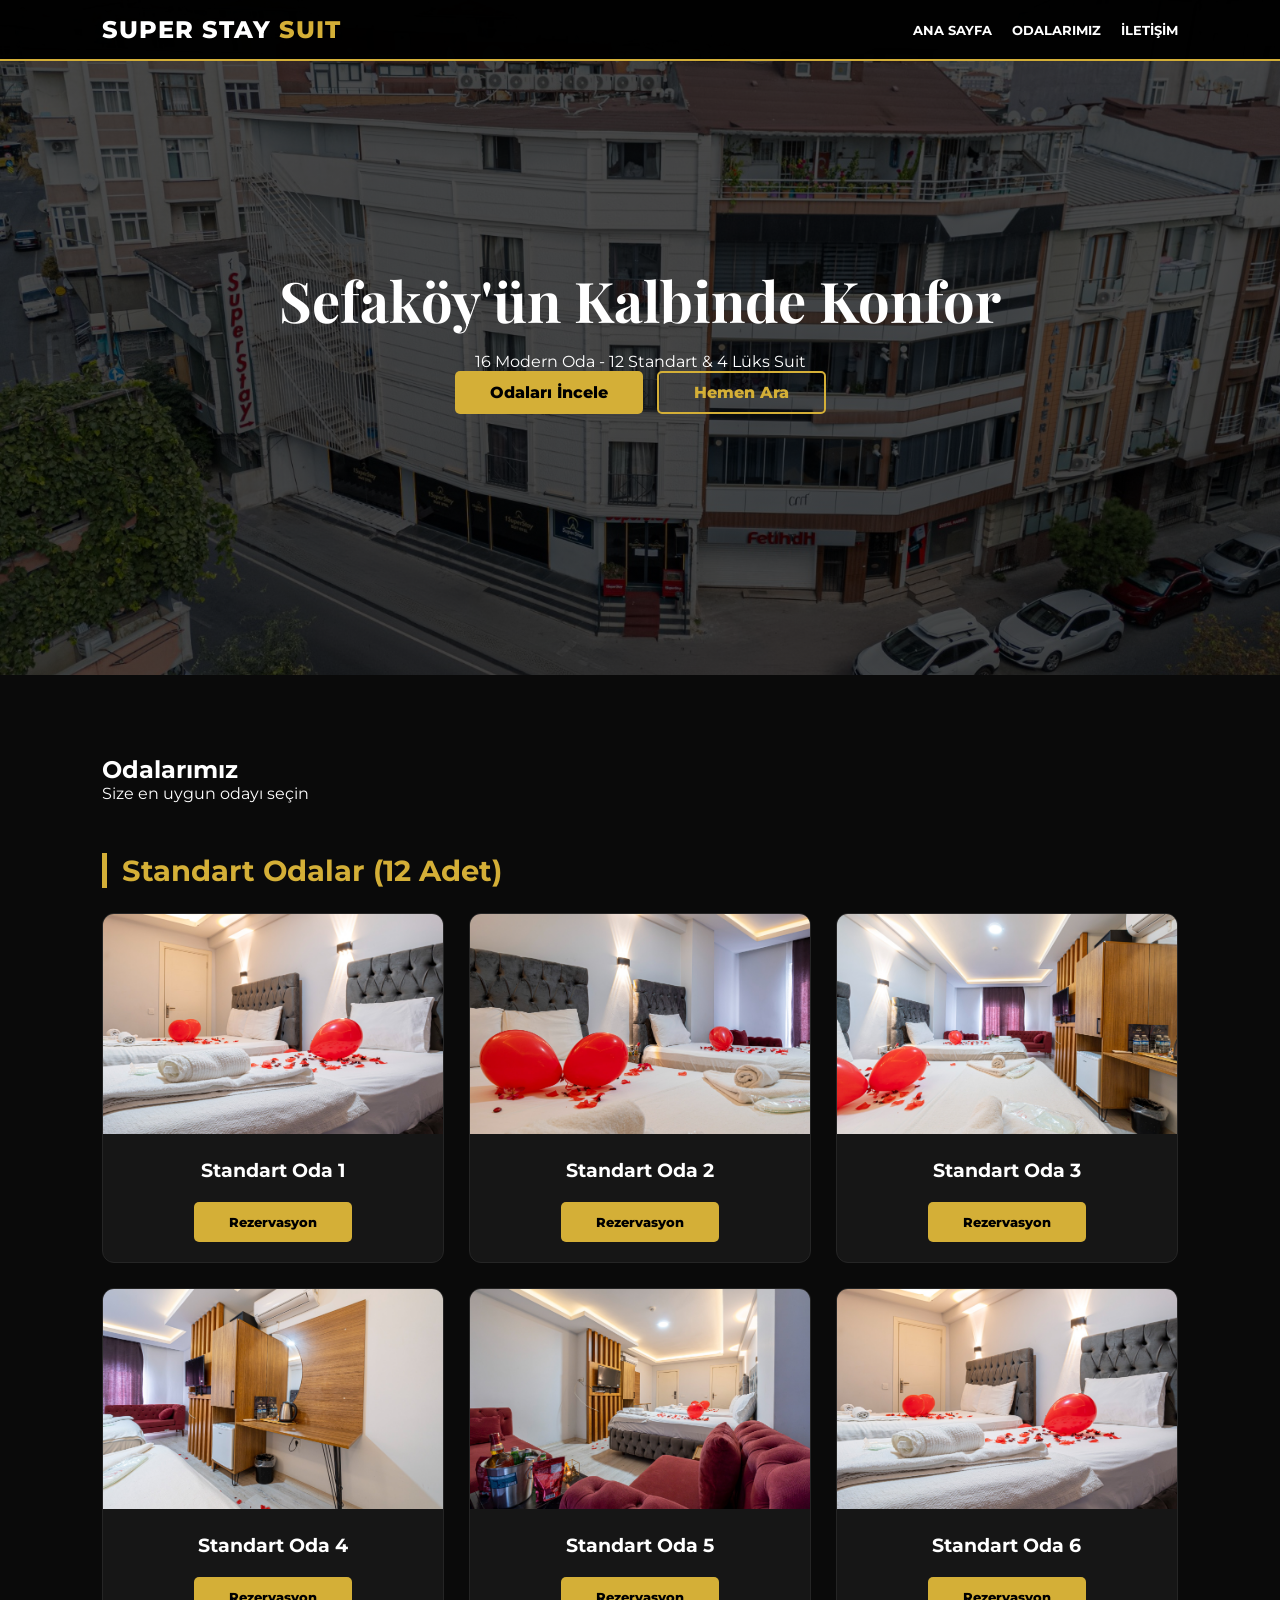
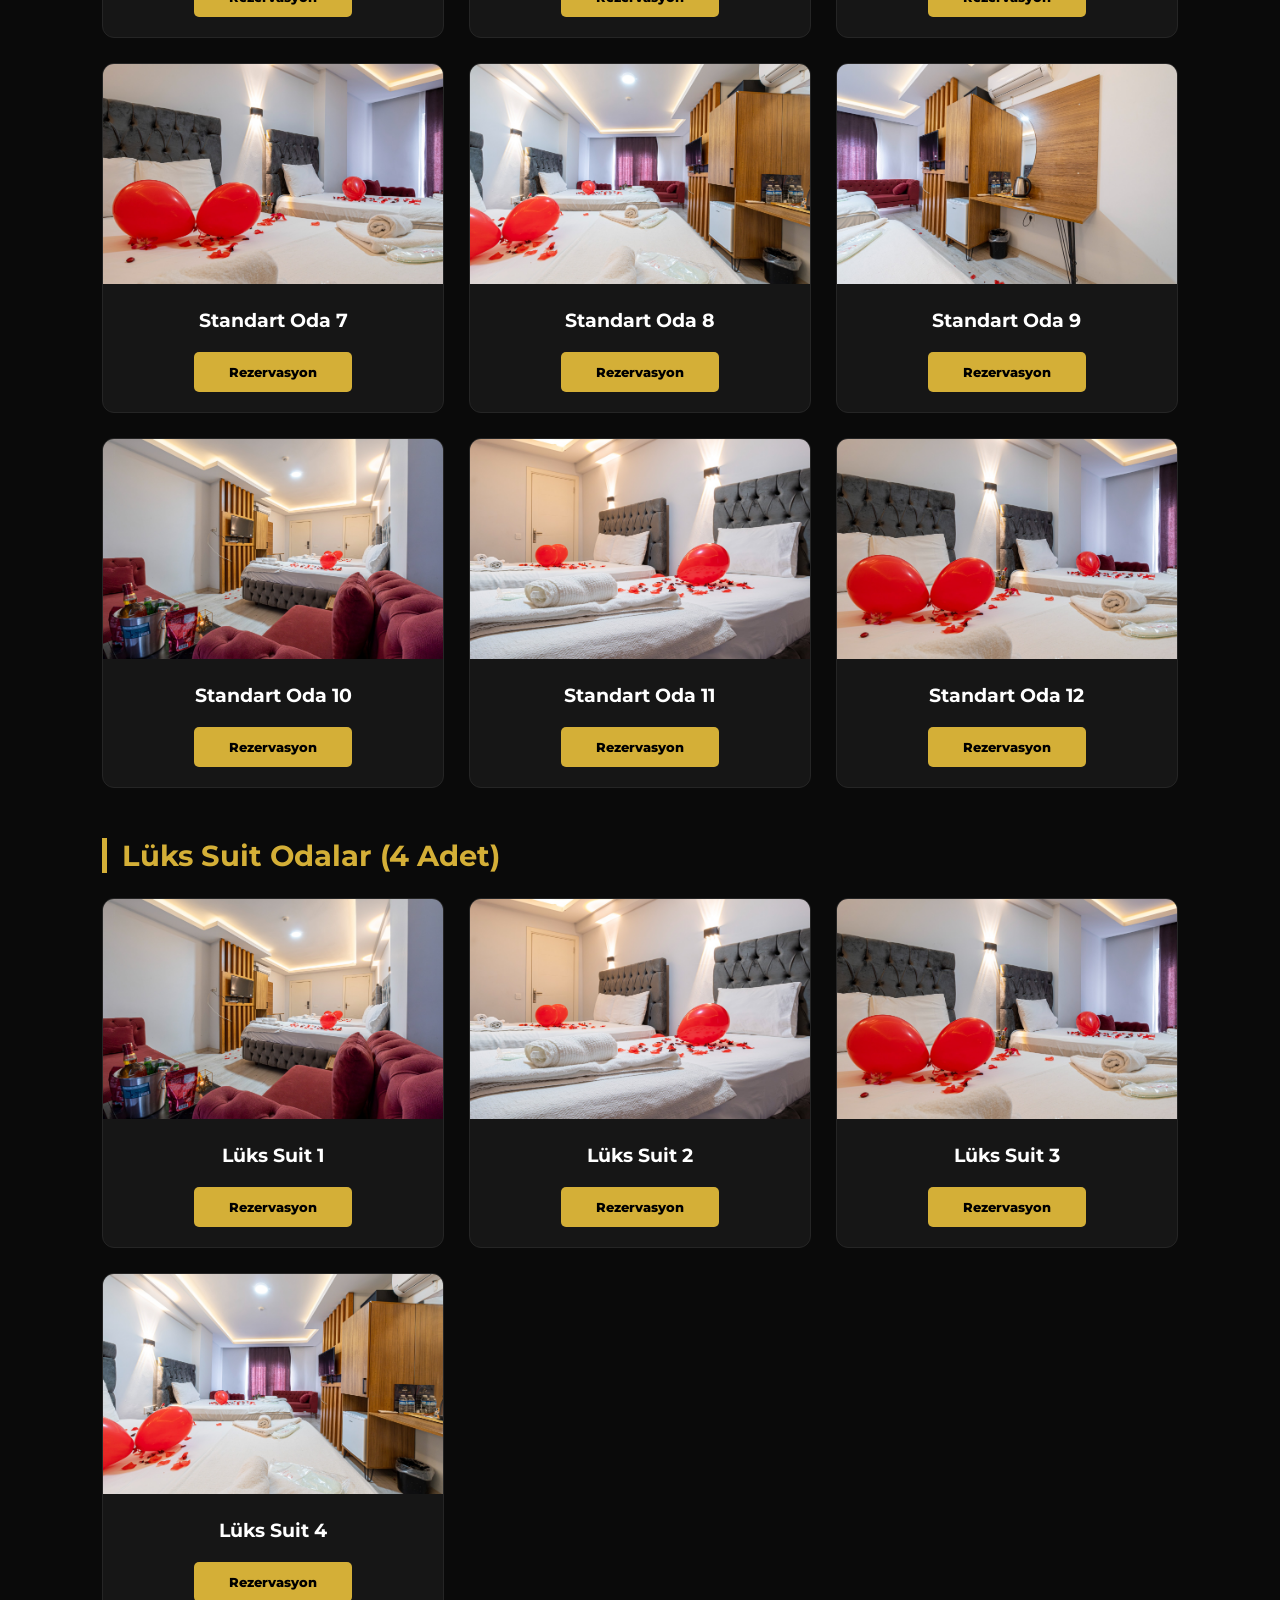
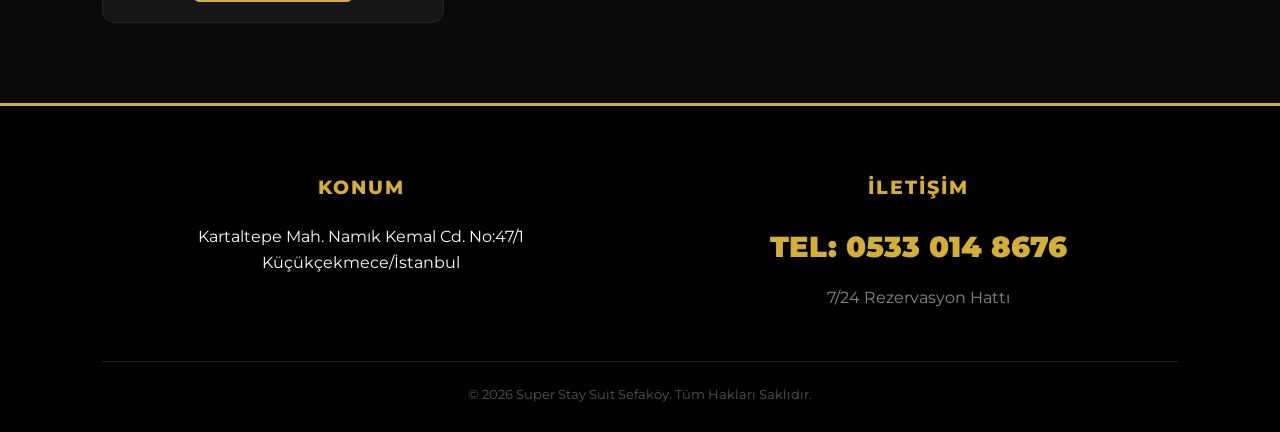
==== commit 354f886f: "Add files via upload" ====
--- a/index.html
+++ b/index.html
@@ -3,14 +3,14 @@
 <head>
     <meta charset="UTF-8">
     <meta name="viewport" content="width=device-width, initial-scale=1.0">
-    <title>Sefaköy Super Stay Suit | 16 Oda | En Uygun Konaklama</title>
-    <meta name="description" content="Sefaköy'ün merkezinde 12 Standart ve 4 Suit oda ile profesyonel konaklama hizmeti. Uygun fiyat ve konforun adresi.">
+    <title>Sefaköy Super Stay Suit | 16 Oda | Konforlu Konaklama</title>
+    <meta name="description" content="Sefaköy merkezde 12 Standart ve 4 Suit oda. Uygun fiyatlı ve lüks konaklama.">
     
     <meta name="google-site-verification" content="google6230de3ca9fc16be" />
 
     <link rel="stylesheet" href="style.css">
     <link rel="stylesheet" href="https://cdnjs.cloudflare.com/ajax/libs/font-awesome/6.0.0/css/all.min.css">
-    <link href="https://fonts.googleapis.com/css2?family=Montserrat:wght@400;700&family=Playfair+Display:wght@700&display=swap" rel="stylesheet">
+    <link href="https://fonts.googleapis.com/css2?family=Montserrat:wght@400;700;800&family=Playfair+Display:wght@700&display=swap" rel="stylesheet">
 </head>
 <body>
 
@@ -25,11 +25,11 @@
 
     <header id="home" class="hero">
         <div class="hero-content">
-            <h1>Sefaköy'ün Kalbinde Lüks</h1>
-            <p>16 Modern Oda - Konfor ve Güven</p>
+            <h1>Sefaköy'ün Kalbinde Konfor</h1>
+            <p>16 Modern Oda - 12 Standart & 4 Lüks Suit</p>
             <div class="hero-btns">
                 <a href="#rooms" class="btn">Odaları İncele</a>
-                <a href="tel:+905XXXXXXXXX" class="btn-outline">Hemen Ara</a>
+                <a href="tel:+905330148676" class="btn-outline">Hemen Ara</a>
             </div>
         </div>
     </header>
@@ -37,7 +37,7 @@
     <section id="rooms" class="rooms">
         <div class="section-title">
             <h2>Odalarımız</h2>
-            <p>Toplam 16 oda seçeneği ile hizmetinizdeyiz</p>
+            <p>Size en uygun odayı seçin</p>
         </div>
 
         <div class="room-category">
@@ -58,7 +58,7 @@
             <form id="reservationForm">
                 <input type="text" id="guestName" placeholder="Adınız Soyadınız" required>
                 <input type="date" id="checkInDate" required>
-                <button type="submit" class="btn-whatsapp">WhatsApp ile Gönder</button>
+                <button type="submit" class="btn-whatsapp"><i class="fab fa-whatsapp"></i> WhatsApp ile Gönder</button>
             </form>
         </div>
     </div>
@@ -71,8 +71,8 @@
             </div>
             <div class="footer-item">
                 <h3>İLETİŞİM</h3>
-                <p class="phone-highlight">TEL: 05XX XXX XX XX</p>
-                <p>7/24 Kesintisiz Hizmet</p>
+                <p class="footer-phone">TEL: 0533 014 8676</p>
+                <p class="footer-subtext">7/24 Rezervasyon Hattı</p>
             </div>
         </div>
         <div class="footer-bottom">
--- a/style.css
+++ b/style.css
@@ -1,34 +1,39 @@
-:root { --gold: #d4af37; --dark: #0a0a0a; --gray: #1a1a1a; }
+:root { --gold: #d4af37; --dark: #0a0a0a; --gray: #161616; --white: #ffffff; }
 * { margin: 0; padding: 0; box-sizing: border-box; font-family: 'Montserrat', sans-serif; }
-body { background: var(--dark); color: white; scroll-behavior: smooth; }
+body { background: var(--dark); color: var(--white); scroll-behavior: smooth; }
 
-.navbar { display: flex; justify-content: space-between; align-items: center; padding: 20px 8%; background: rgba(0,0,0,0.95); border-bottom: 2px solid var(--gold); position: fixed; width: 100%; top: 0; z-index: 1000; }
-.logo { font-size: 24px; font-weight: bold; letter-spacing: 2px; }
+.navbar { display: flex; justify-content: space-between; align-items: center; padding: 15px 8%; background: rgba(0,0,0,0.98); border-bottom: 2px solid var(--gold); position: fixed; width: 100%; top: 0; z-index: 1000; }
+.logo { font-size: 24px; font-weight: 800; letter-spacing: 1px; }
 .logo span { color: var(--gold); }
 .nav-links { display: flex; list-style: none; }
-.nav-links a { color: white; text-decoration: none; margin-left: 25px; font-size: 14px; text-transform: uppercase; }
+.nav-links a { color: white; text-decoration: none; margin-left: 20px; font-size: 13px; font-weight: bold; text-transform: uppercase; transition: 0.3s; }
+.nav-links a:hover { color: var(--gold); }
 
-.hero { height: 80vh; background: linear-gradient(rgba(0,0,0,0.6), rgba(0,0,0,0.6)), url('images/otel.jpg') center/cover; display: flex; align-items: center; justify-content: center; text-align: center; padding-top: 80px; }
-.hero h1 { font-family: 'Playfair Display', serif; font-size: 3.5rem; margin-bottom: 10px; }
+.hero { height: 75vh; background: linear-gradient(rgba(0,0,0,0.7), rgba(0,0,0,0.7)), url('images/otel.jpg') center/cover; display: flex; align-items: center; justify-content: center; text-align: center; }
+.hero h1 { font-family: 'Playfair Display', serif; font-size: 3.5rem; margin-bottom: 15px; }
 
-.btn { background: var(--gold); color: black; padding: 12px 30px; border-radius: 5px; text-decoration: none; font-weight: bold; cursor: pointer; border:none; display: inline-block; }
-.btn-outline { border: 2px solid var(--gold); color: var(--gold); padding: 10px 30px; border-radius: 5px; text-decoration: none; font-weight: bold; margin-left: 10px; }
+.btn { background: var(--gold); color: black; padding: 12px 35px; border-radius: 5px; text-decoration: none; font-weight: 800; cursor: pointer; display: inline-block; transition: 0.3s; border: none; }
+.btn-outline { border: 2px solid var(--gold); color: var(--gold); padding: 10px 35px; border-radius: 5px; text-decoration: none; font-weight: 800; margin-left: 10px; transition: 0.3s; }
+.btn:hover { background: white; }
 
-.rooms { padding: 80px 8%; text-align: center; }
-.room-category h3 { color: var(--gold); margin: 40px 0 20px; border-bottom: 1px solid #333; padding-bottom: 10px; }
-.room-grid { display: grid; grid-template-columns: repeat(auto-fit, minmax(280px, 1fr)); gap: 20px; }
-.room-card { background: var(--gray); border-radius: 10px; overflow: hidden; border: 1px solid #333; padding-bottom: 20px; }
-.room-card img { width: 100%; height: 200px; object-fit: cover; }
-.room-card h4 { margin: 15px 0; }
+.rooms { padding: 80px 8%; }
+.room-category h3 { color: var(--gold); font-size: 1.8rem; margin: 50px 0 25px; border-left: 5px solid var(--gold); padding-left: 15px; }
+.room-grid { display: grid; grid-template-columns: repeat(auto-fit, minmax(280px, 1fr)); gap: 25px; }
+.room-card { background: var(--gray); border-radius: 12px; overflow: hidden; border: 1px solid #252525; transition: 0.4s; padding-bottom: 20px; text-align: center; }
+.room-card:hover { transform: translateY(-10px); border-color: var(--gold); }
+.room-card img { width: 100%; height: 220px; object-fit: cover; }
+.room-card h4 { margin: 20px 0; font-size: 1.2rem; }
 
-.footer { background: #000; padding: 60px 8% 30px; border-top: 2px solid var(--gold); text-align: center; }
-.footer-grid { display: grid; grid-template-columns: repeat(auto-fit, minmax(250px, 1fr)); gap: 40px; }
-.footer-item h3 { color: var(--gold); margin-bottom: 20px; font-size: 1.2rem; }
-.phone-highlight { font-size: 1.5rem; font-weight: bold; color: var(--gold); margin: 10px 0; }
-.footer-bottom { margin-top: 40px; padding-top: 20px; border-top: 1px solid #222; color: #666; font-size: 0.8rem; }
+.footer { background: #000 !important; padding: 70px 8% 30px; border-top: 3px solid var(--gold); color: white !important; }
+.footer-grid { display: grid; grid-template-columns: repeat(auto-fit, minmax(250px, 1fr)); gap: 40px; text-align: center; }
+.footer-item h3 { color: var(--gold); margin-bottom: 25px; font-weight: 800; letter-spacing: 2px; }
+.footer-item p { color: white; line-height: 1.6; font-size: 1rem; }
+.footer-phone { font-size: 1.8rem !important; font-weight: 900; color: var(--gold) !important; margin: 15px 0; display: block; }
+.footer-subtext { color: #888 !important; }
+.footer-bottom { margin-top: 50px; padding-top: 25px; border-top: 1px solid #222; text-align: center; color: #555; font-size: 0.8rem; }
 
-.modal { display: none; position: fixed; top: 0; left: 0; width: 100%; height: 100%; background: rgba(0,0,0,0.9); z-index: 2000; }
-.modal-content { background: #111; width: 90%; max-width: 400px; margin: 100px auto; padding: 30px; border-radius: 10px; border: 1px solid var(--gold); position: relative; }
-.close { position: absolute; right: 20px; top: 10px; font-size: 30px; cursor: pointer; }
-input { width: 100%; padding: 12px; margin: 10px 0; background: #222; border: 1px solid #444; color: white; border-radius: 5px; }
-.btn-whatsapp { background: #25d366; color: white; width: 100%; padding: 12px; border: none; border-radius: 5px; font-weight: bold; cursor: pointer; }+.modal { display: none; position: fixed; top: 0; left: 0; width: 100%; height: 100%; background: rgba(0,0,0,0.95); z-index: 2000; }
+.modal-content { background: #111; width: 90%; max-width: 400px; margin: 100px auto; padding: 35px; border-radius: 15px; border: 1px solid var(--gold); position: relative; }
+.close { position: absolute; right: 20px; top: 15px; font-size: 30px; color: white; cursor: pointer; }
+input { width: 100%; padding: 14px; margin: 12px 0; background: #222; border: 1px solid #333; color: white; border-radius: 6px; }
+.btn-whatsapp { background: #25d366; color: white; width: 100%; padding: 14px; border: none; border-radius: 6px; font-weight: bold; cursor: pointer; font-size: 1rem; }
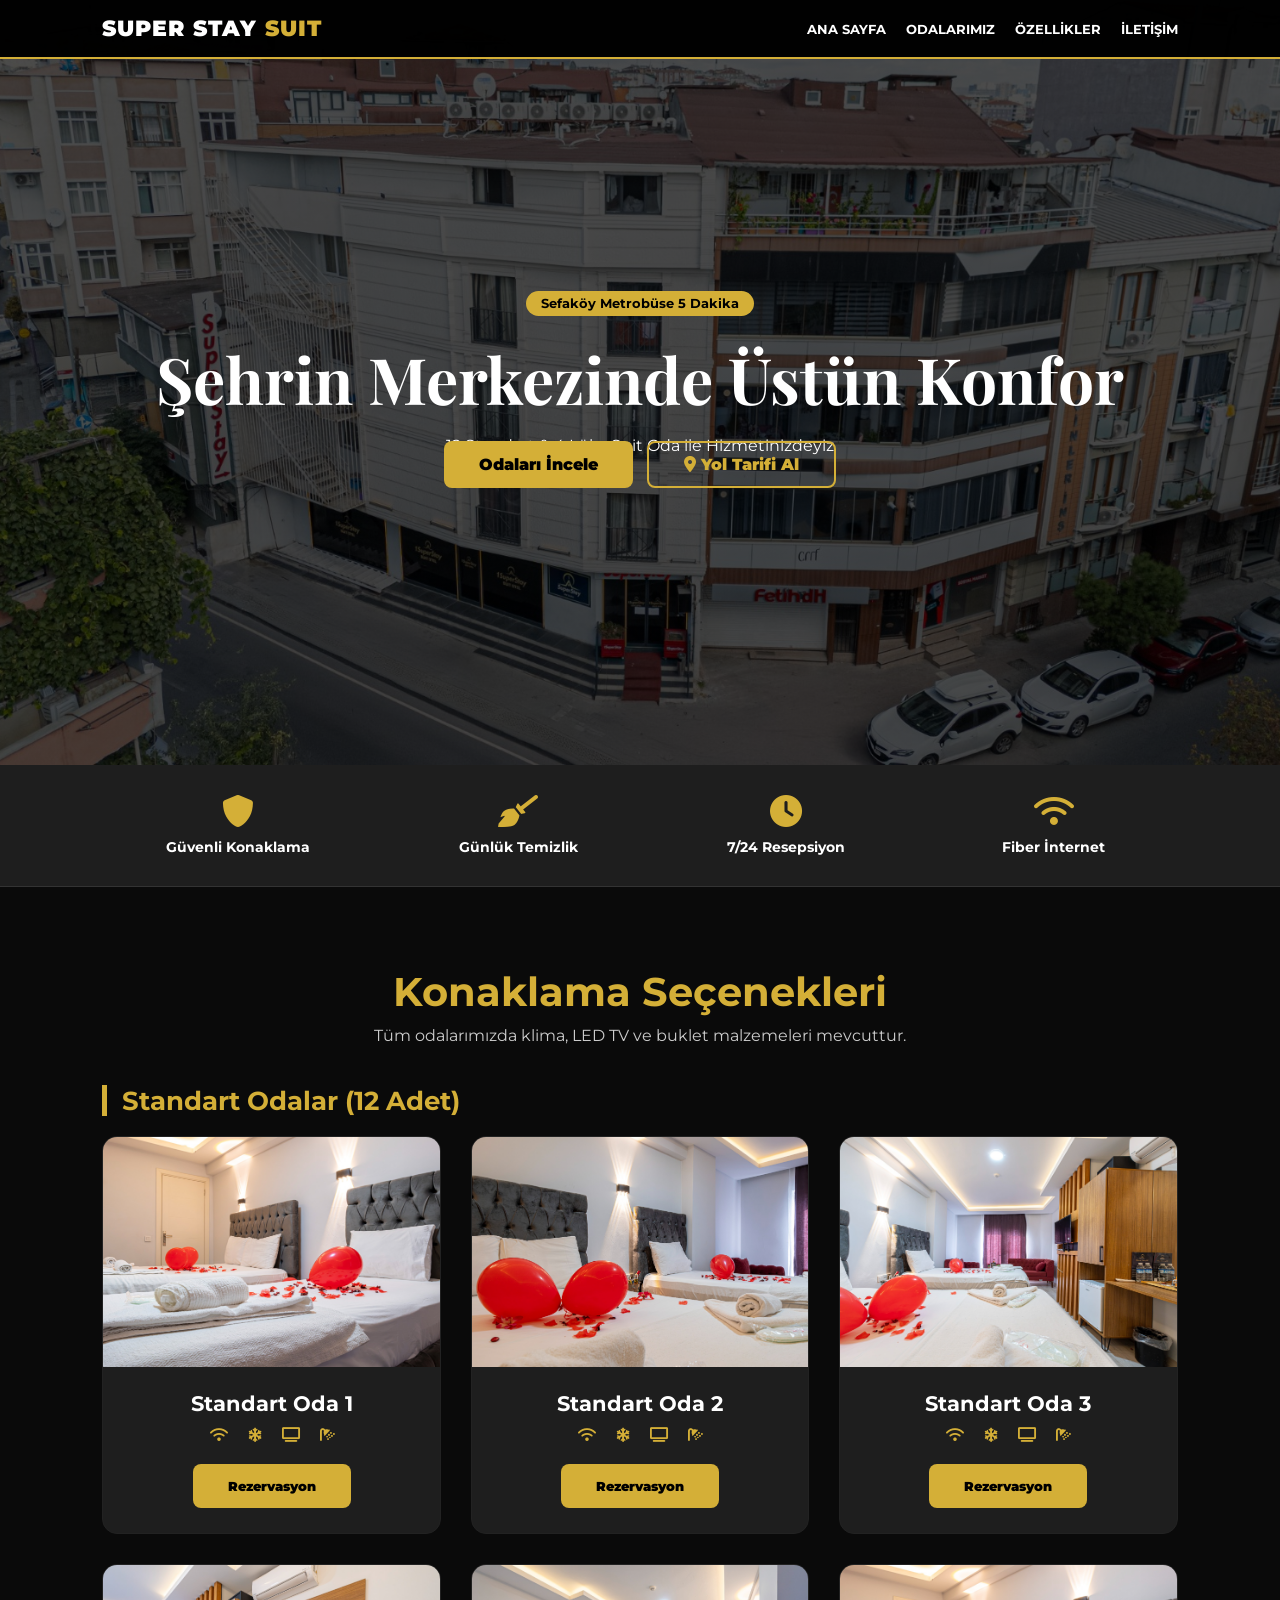
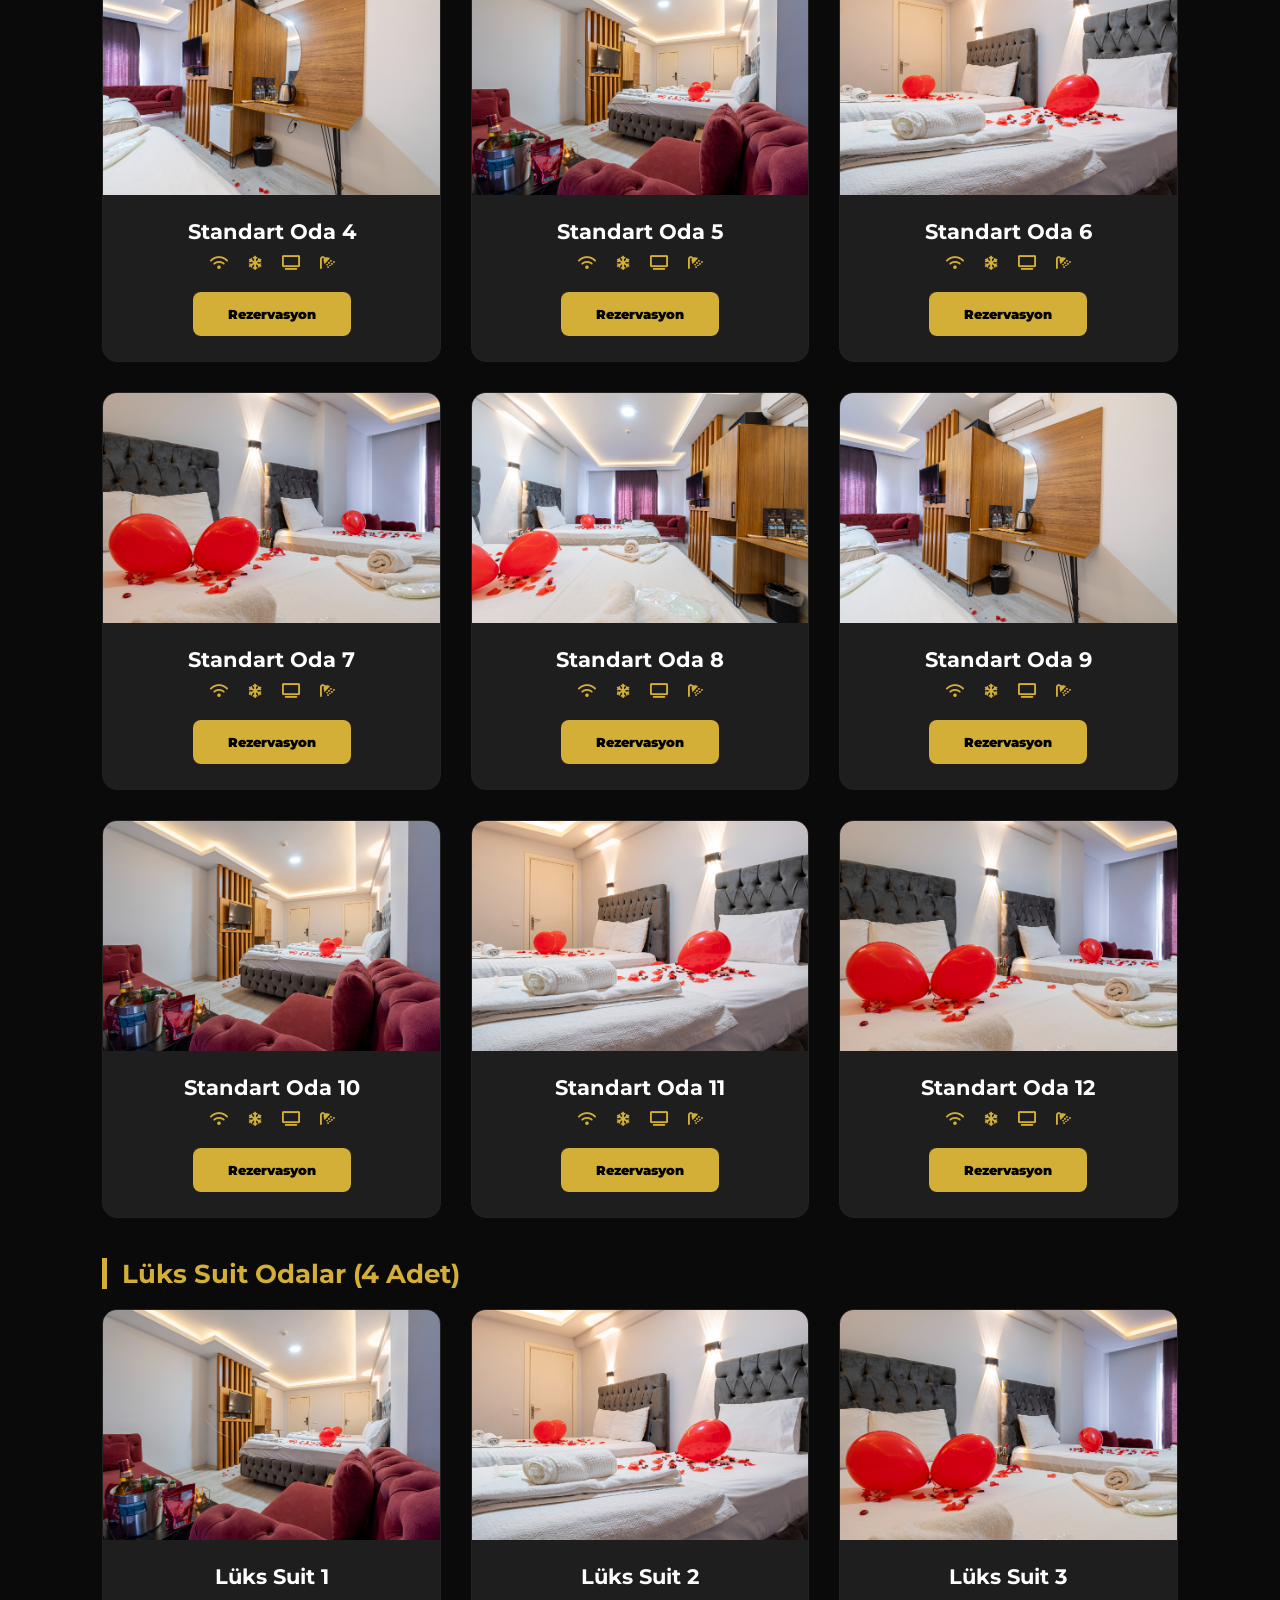
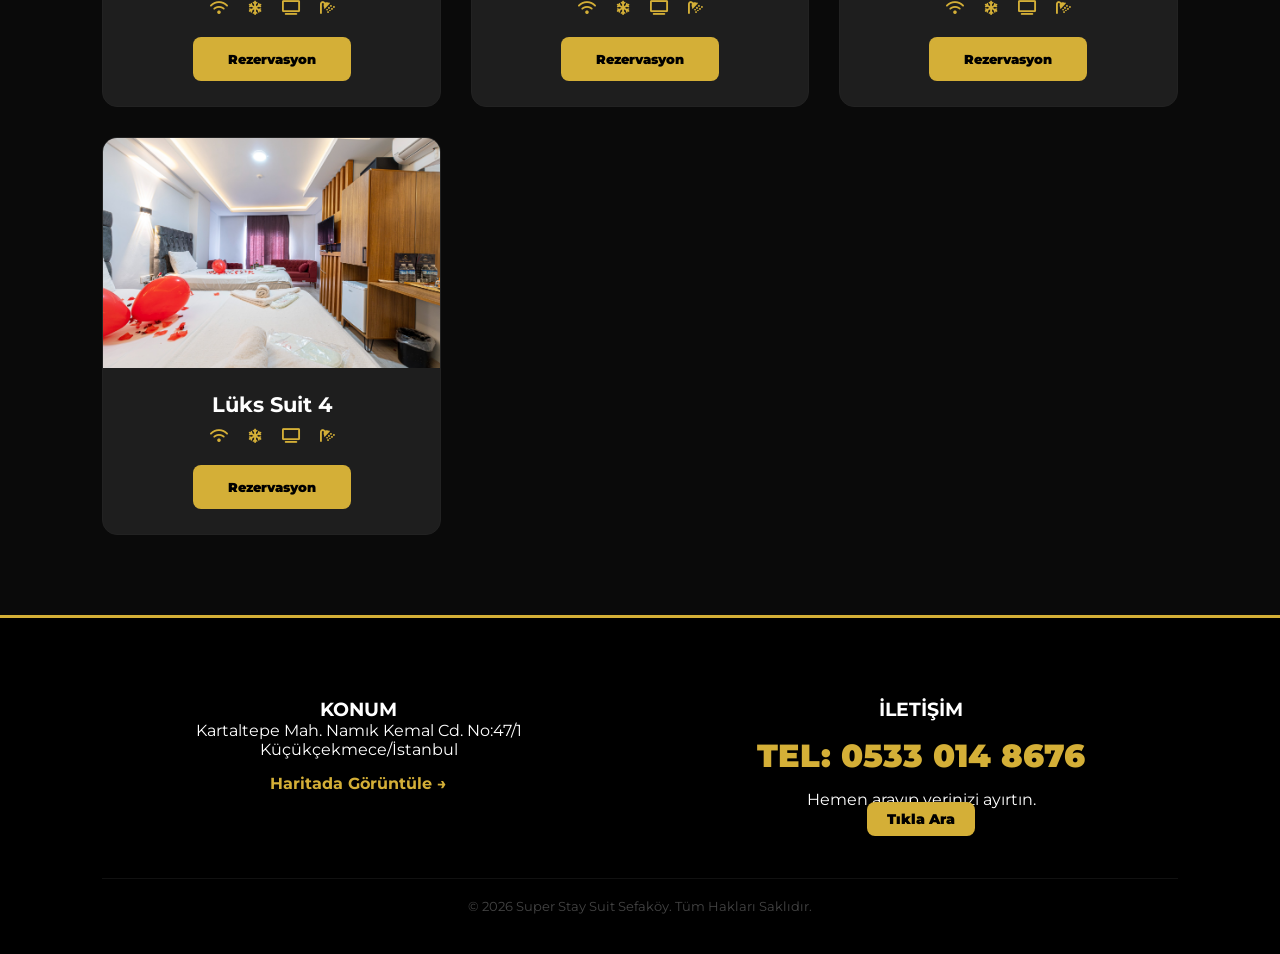
==== commit c8d751c8: "Add files via upload" ====
--- a/index.html
+++ b/index.html
@@ -3,14 +3,12 @@
 <head>
     <meta charset="UTF-8">
     <meta name="viewport" content="width=device-width, initial-scale=1.0">
-    <title>Sefaköy Super Stay Suit | 16 Oda | Konforlu Konaklama</title>
-    <meta name="description" content="Sefaköy merkezde 12 Standart ve 4 Suit oda. Uygun fiyatlı ve lüks konaklama.">
-    
+    <title>Sefaköy Super Stay Suit | Metrobüse 5 Dakika | 0533 014 8676</title>
+    <meta name="description" content="Sefaköy merkezde, metrobüse yürüme mesafesinde 16 modern oda. 7/24 hizmet, hijyenik ve güvenli konaklama.">
     <meta name="google-site-verification" content="google6230de3ca9fc16be" />
-
     <link rel="stylesheet" href="style.css">
     <link rel="stylesheet" href="https://cdnjs.cloudflare.com/ajax/libs/font-awesome/6.0.0/css/all.min.css">
-    <link href="https://fonts.googleapis.com/css2?family=Montserrat:wght@400;700;800&family=Playfair+Display:wght@700&display=swap" rel="stylesheet">
+    <link href="https://fonts.googleapis.com/css2?family=Montserrat:wght@400;700;900&family=Playfair+Display:wght@700&display=swap" rel="stylesheet">
 </head>
 <body>
 
@@ -19,25 +17,34 @@
         <ul class="nav-links">
             <li><a href="#home">Ana Sayfa</a></li>
             <li><a href="#rooms">Odalarımız</a></li>
+            <li><a href="#features">Özellikler</a></li>
             <li><a href="#contact">İletişim</a></li>
         </ul>
     </nav>
 
     <header id="home" class="hero">
         <div class="hero-content">
-            <h1>Sefaköy'ün Kalbinde Konfor</h1>
-            <p>16 Modern Oda - 12 Standart & 4 Lüks Suit</p>
+            <span class="badge">Sefaköy Metrobüse 5 Dakika</span>
+            <h1>Şehrin Merkezinde Üstün Konfor</h1>
+            <p>12 Standart & 4 Lüks Suit Oda ile Hizmetinizdeyiz</p>
             <div class="hero-btns">
                 <a href="#rooms" class="btn">Odaları İncele</a>
-                <a href="tel:+905330148676" class="btn-outline">Hemen Ara</a>
+                <a href="https://maps.app.goo.gl/95u3yV6zYx5F6L8z6" target="_blank" class="btn-outline"><i class="fas fa-map-marker-alt"></i> Yol Tarifi Al</a>
             </div>
         </div>
     </header>
 
+    <section id="features" class="features-bar">
+        <div class="f-item"><i class="fas fa-shield-alt"></i> <span>Güvenli Konaklama</span></div>
+        <div class="f-item"><i class="fas fa-broom"></i> <span>Günlük Temizlik</span></div>
+        <div class="f-item"><i class="fas fa-clock"></i> <span>7/24 Resepsiyon</span></div>
+        <div class="f-item"><i class="fas fa-wifi"></i> <span>Fiber İnternet</span></div>
+    </section>
+
     <section id="rooms" class="rooms">
         <div class="section-title">
-            <h2>Odalarımız</h2>
-            <p>Size en uygun odayı seçin</p>
+            <h2>Konaklama Seçenekleri</h2>
+            <p>Tüm odalarımızda klima, LED TV ve buklet malzemeleri mevcuttur.</p>
         </div>
 
         <div class="room-category">
@@ -53,12 +60,12 @@
 
     <div id="bookingModal" class="modal">
         <div class="modal-content">
-            <span class="close" onclick="closeModal()">&times;</span>
+            <span class="close" onclick="closeModal()">×</span>
             <h2 id="modalRoomTitle">Rezervasyon</h2>
             <form id="reservationForm">
                 <input type="text" id="guestName" placeholder="Adınız Soyadınız" required>
                 <input type="date" id="checkInDate" required>
-                <button type="submit" class="btn-whatsapp"><i class="fab fa-whatsapp"></i> WhatsApp ile Gönder</button>
+                <button type="submit" class="btn-whatsapp"><i class="fab fa-whatsapp"></i> WhatsApp'tan Sor</button>
             </form>
         </div>
     </div>
@@ -68,15 +75,17 @@
             <div class="footer-item">
                 <h3>KONUM</h3>
                 <p>Kartaltepe Mah. Namık Kemal Cd. No:47/1<br>Küçükçekmece/İstanbul</p>
+                <a href="https://maps.app.goo.gl/95u3yV6zYx5F6L8z6" target="_blank" class="map-link">Haritada Görüntüle →</a>
             </div>
             <div class="footer-item">
                 <h3>İLETİŞİM</h3>
                 <p class="footer-phone">TEL: 0533 014 8676</p>
-                <p class="footer-subtext">7/24 Rezervasyon Hattı</p>
+                <p class="footer-subtext">Hemen arayıp yerinizi ayırtın.</p>
+                <a href="tel:+905330148676" class="btn" style="margin-top:10px; padding: 8px 20px; font-size: 14px;">Tıkla Ara</a>
             </div>
         </div>
         <div class="footer-bottom">
-            &copy; 2026 Super Stay Suit Sefaköy. Tüm Hakları Saklıdır.
+            © 2026 Super Stay Suit Sefaköy. Tüm Hakları Saklıdır.
         </div>
     </footer>
 
--- a/style.css
+++ b/style.css
@@ -1,39 +1,47 @@
-:root { --gold: #d4af37; --dark: #0a0a0a; --gray: #161616; --white: #ffffff; }
+:root { --gold: #d4af37; --dark: #0a0a0a; --gray: #121212; --light-gray: #1e1e1e; }
 * { margin: 0; padding: 0; box-sizing: border-box; font-family: 'Montserrat', sans-serif; }
-body { background: var(--dark); color: var(--white); scroll-behavior: smooth; }
+body { background: var(--dark); color: white; scroll-behavior: smooth; }
 
 .navbar { display: flex; justify-content: space-between; align-items: center; padding: 15px 8%; background: rgba(0,0,0,0.98); border-bottom: 2px solid var(--gold); position: fixed; width: 100%; top: 0; z-index: 1000; }
-.logo { font-size: 24px; font-weight: 800; letter-spacing: 1px; }
+.logo { font-size: 22px; font-weight: 900; letter-spacing: 1px; }
 .logo span { color: var(--gold); }
 .nav-links { display: flex; list-style: none; }
 .nav-links a { color: white; text-decoration: none; margin-left: 20px; font-size: 13px; font-weight: bold; text-transform: uppercase; transition: 0.3s; }
 .nav-links a:hover { color: var(--gold); }
 
-.hero { height: 75vh; background: linear-gradient(rgba(0,0,0,0.7), rgba(0,0,0,0.7)), url('images/otel.jpg') center/cover; display: flex; align-items: center; justify-content: center; text-align: center; }
-.hero h1 { font-family: 'Playfair Display', serif; font-size: 3.5rem; margin-bottom: 15px; }
+.hero { height: 85vh; background: linear-gradient(rgba(0,0,0,0.7), rgba(0,0,0,0.7)), url('images/otel.jpg') center/cover; display: flex; align-items: center; justify-content: center; text-align: center; }
+.badge { background: var(--gold); color: black; padding: 5px 15px; border-radius: 50px; font-weight: bold; font-size: 0.8rem; margin-bottom: 20px; display: inline-block; }
+.hero h1 { font-family: 'Playfair Display', serif; font-size: 4rem; margin-bottom: 15px; }
 
-.btn { background: var(--gold); color: black; padding: 12px 35px; border-radius: 5px; text-decoration: none; font-weight: 800; cursor: pointer; display: inline-block; transition: 0.3s; border: none; }
-.btn-outline { border: 2px solid var(--gold); color: var(--gold); padding: 10px 35px; border-radius: 5px; text-decoration: none; font-weight: 800; margin-left: 10px; transition: 0.3s; }
-.btn:hover { background: white; }
+.btn { background: var(--gold); color: black; padding: 14px 35px; border-radius: 8px; text-decoration: none; font-weight: 900; cursor: pointer; border: none; transition: 0.3s; }
+.btn-outline { border: 2px solid var(--gold); color: var(--gold); padding: 12px 35px; border-radius: 8px; text-decoration: none; font-weight: 900; margin-left: 10px; transition: 0.3s; }
+.btn:hover { background: white; transform: scale(1.05); }
+
+.features-bar { display: flex; justify-content: space-around; background: var(--light-gray); padding: 30px 8%; border-bottom: 1px solid #333; flex-wrap: wrap; gap: 20px; }
+.f-item { text-align: center; color: var(--gold); min-width: 120px; }
+.f-item i { font-size: 2rem; display: block; margin-bottom: 10px; }
+.f-item span { color: white; font-weight: bold; font-size: 0.9rem; }
 
 .rooms { padding: 80px 8%; }
-.room-category h3 { color: var(--gold); font-size: 1.8rem; margin: 50px 0 25px; border-left: 5px solid var(--gold); padding-left: 15px; }
-.room-grid { display: grid; grid-template-columns: repeat(auto-fit, minmax(280px, 1fr)); gap: 25px; }
-.room-card { background: var(--gray); border-radius: 12px; overflow: hidden; border: 1px solid #252525; transition: 0.4s; padding-bottom: 20px; text-align: center; }
-.room-card:hover { transform: translateY(-10px); border-color: var(--gold); }
-.room-card img { width: 100%; height: 220px; object-fit: cover; }
-.room-card h4 { margin: 20px 0; font-size: 1.2rem; }
+.section-title h2 { font-size: 2.5rem; color: var(--gold); margin-bottom: 10px; text-align: center; }
+.section-title p { text-align: center; color: #ccc; margin-bottom: 40px; }
+.room-category h3 { color: var(--gold); font-size: 1.6rem; margin: 40px 0 20px; border-left: 5px solid var(--gold); padding-left: 15px; }
+.room-grid { display: grid; grid-template-columns: repeat(auto-fit, minmax(300px, 1fr)); gap: 30px; }
 
-.footer { background: #000 !important; padding: 70px 8% 30px; border-top: 3px solid var(--gold); color: white !important; }
-.footer-grid { display: grid; grid-template-columns: repeat(auto-fit, minmax(250px, 1fr)); gap: 40px; text-align: center; }
-.footer-item h3 { color: var(--gold); margin-bottom: 25px; font-weight: 800; letter-spacing: 2px; }
-.footer-item p { color: white; line-height: 1.6; font-size: 1rem; }
-.footer-phone { font-size: 1.8rem !important; font-weight: 900; color: var(--gold) !important; margin: 15px 0; display: block; }
-.footer-subtext { color: #888 !important; }
-.footer-bottom { margin-top: 50px; padding-top: 25px; border-top: 1px solid #222; text-align: center; color: #555; font-size: 0.8rem; }
+.room-card { background: var(--light-gray); border-radius: 15px; overflow: hidden; border: 1px solid #222; transition: 0.3s; padding-bottom: 25px; text-align: center; }
+.room-card img { width: 100%; height: 230px; object-fit: cover; }
+.room-card h4 { margin: 20px 0 10px; font-size: 1.3rem; }
+.room-icons { margin-bottom: 20px; color: #888; font-size: 0.9rem; }
+.room-icons i { margin: 0 8px; color: var(--gold); }
 
-.modal { display: none; position: fixed; top: 0; left: 0; width: 100%; height: 100%; background: rgba(0,0,0,0.95); z-index: 2000; }
-.modal-content { background: #111; width: 90%; max-width: 400px; margin: 100px auto; padding: 35px; border-radius: 15px; border: 1px solid var(--gold); position: relative; }
+.footer { background: #000; padding: 80px 8% 40px; border-top: 3px solid var(--gold); }
+.footer-grid { display: grid; grid-template-columns: repeat(auto-fit, minmax(250px, 1fr)); gap: 50px; text-align: center; }
+.footer-phone { font-size: 2rem !important; font-weight: 900; color: var(--gold) !important; margin: 15px 0; }
+.map-link { color: var(--gold); text-decoration: none; font-weight: bold; display: block; margin-top: 15px; }
+.footer-bottom { margin-top: 50px; text-align: center; color: #444; border-top: 1px solid #111; padding-top: 20px; font-size: 0.8rem; }
+
+.modal { display: none; position: fixed; top: 0; left: 0; width: 100%; height: 100%; background: rgba(0,0,0,0.96); z-index: 2000; }
+.modal-content { background: #111; width: 90%; max-width: 400px; margin: 100px auto; padding: 40px; border-radius: 20px; border: 1px solid var(--gold); position: relative; }
 .close { position: absolute; right: 20px; top: 15px; font-size: 30px; color: white; cursor: pointer; }
-input { width: 100%; padding: 14px; margin: 12px 0; background: #222; border: 1px solid #333; color: white; border-radius: 6px; }
-.btn-whatsapp { background: #25d366; color: white; width: 100%; padding: 14px; border: none; border-radius: 6px; font-weight: bold; cursor: pointer; font-size: 1rem; }+input { width: 100%; padding: 15px; margin: 15px 0; background: #222; border: 1px solid #333; color: white; border-radius: 8px; }
+.btn-whatsapp { background: #25d366; color: white; width: 100%; padding: 15px; border: none; border-radius: 8px; font-weight: bold; cursor: pointer; display: flex; align-items: center; justify-content: center; gap: 10px; }
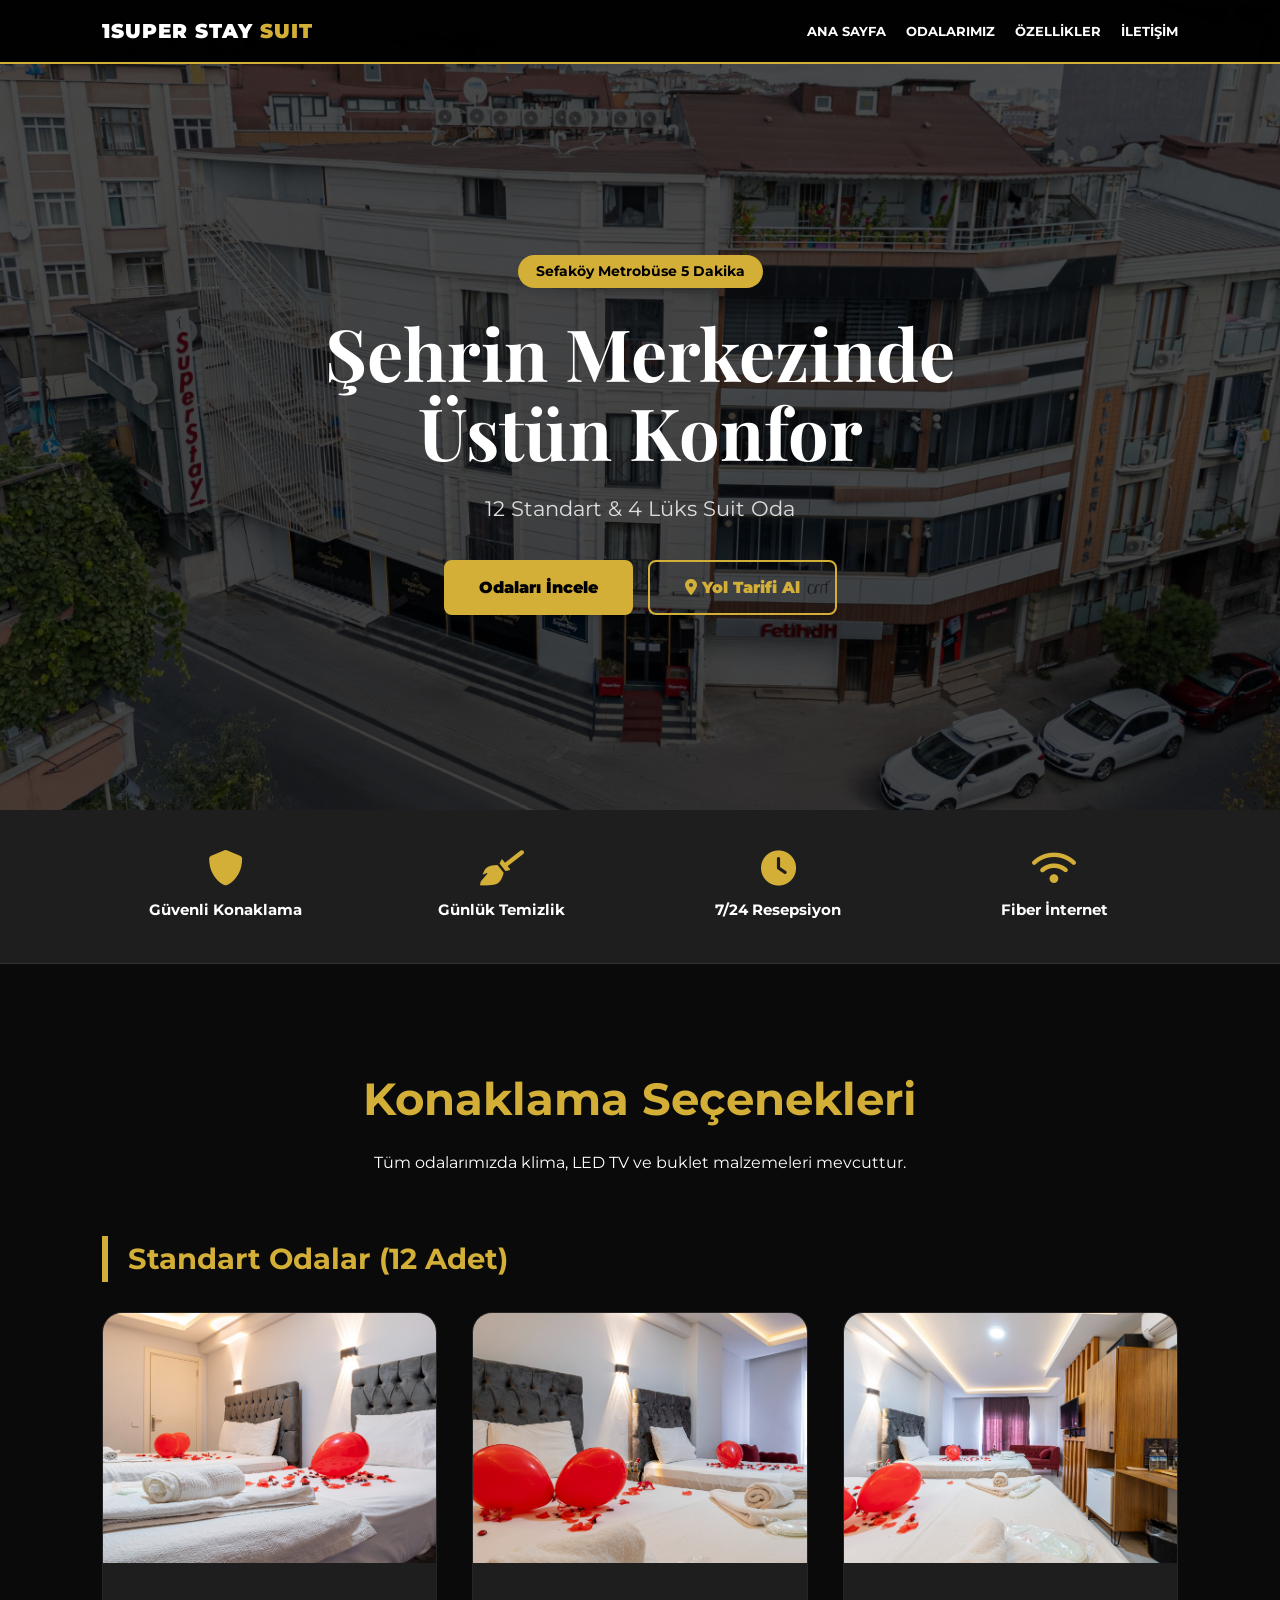
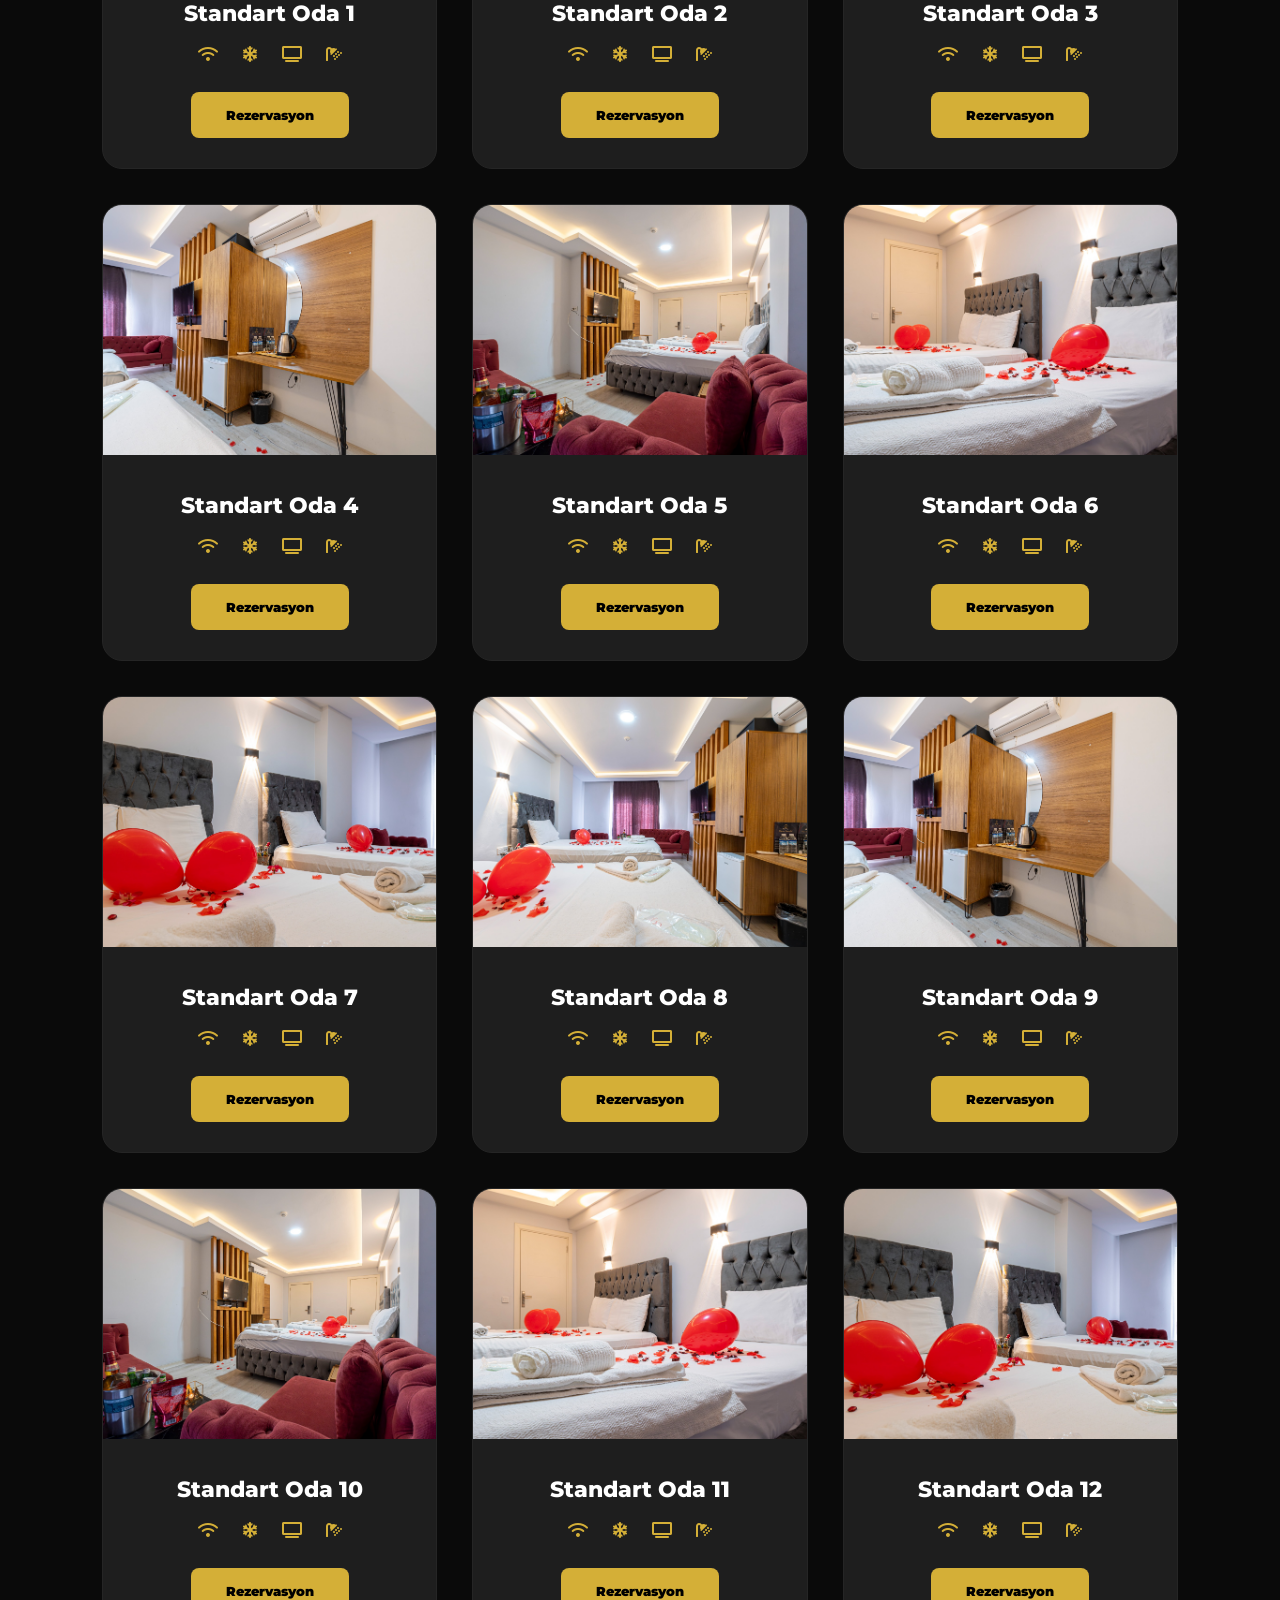
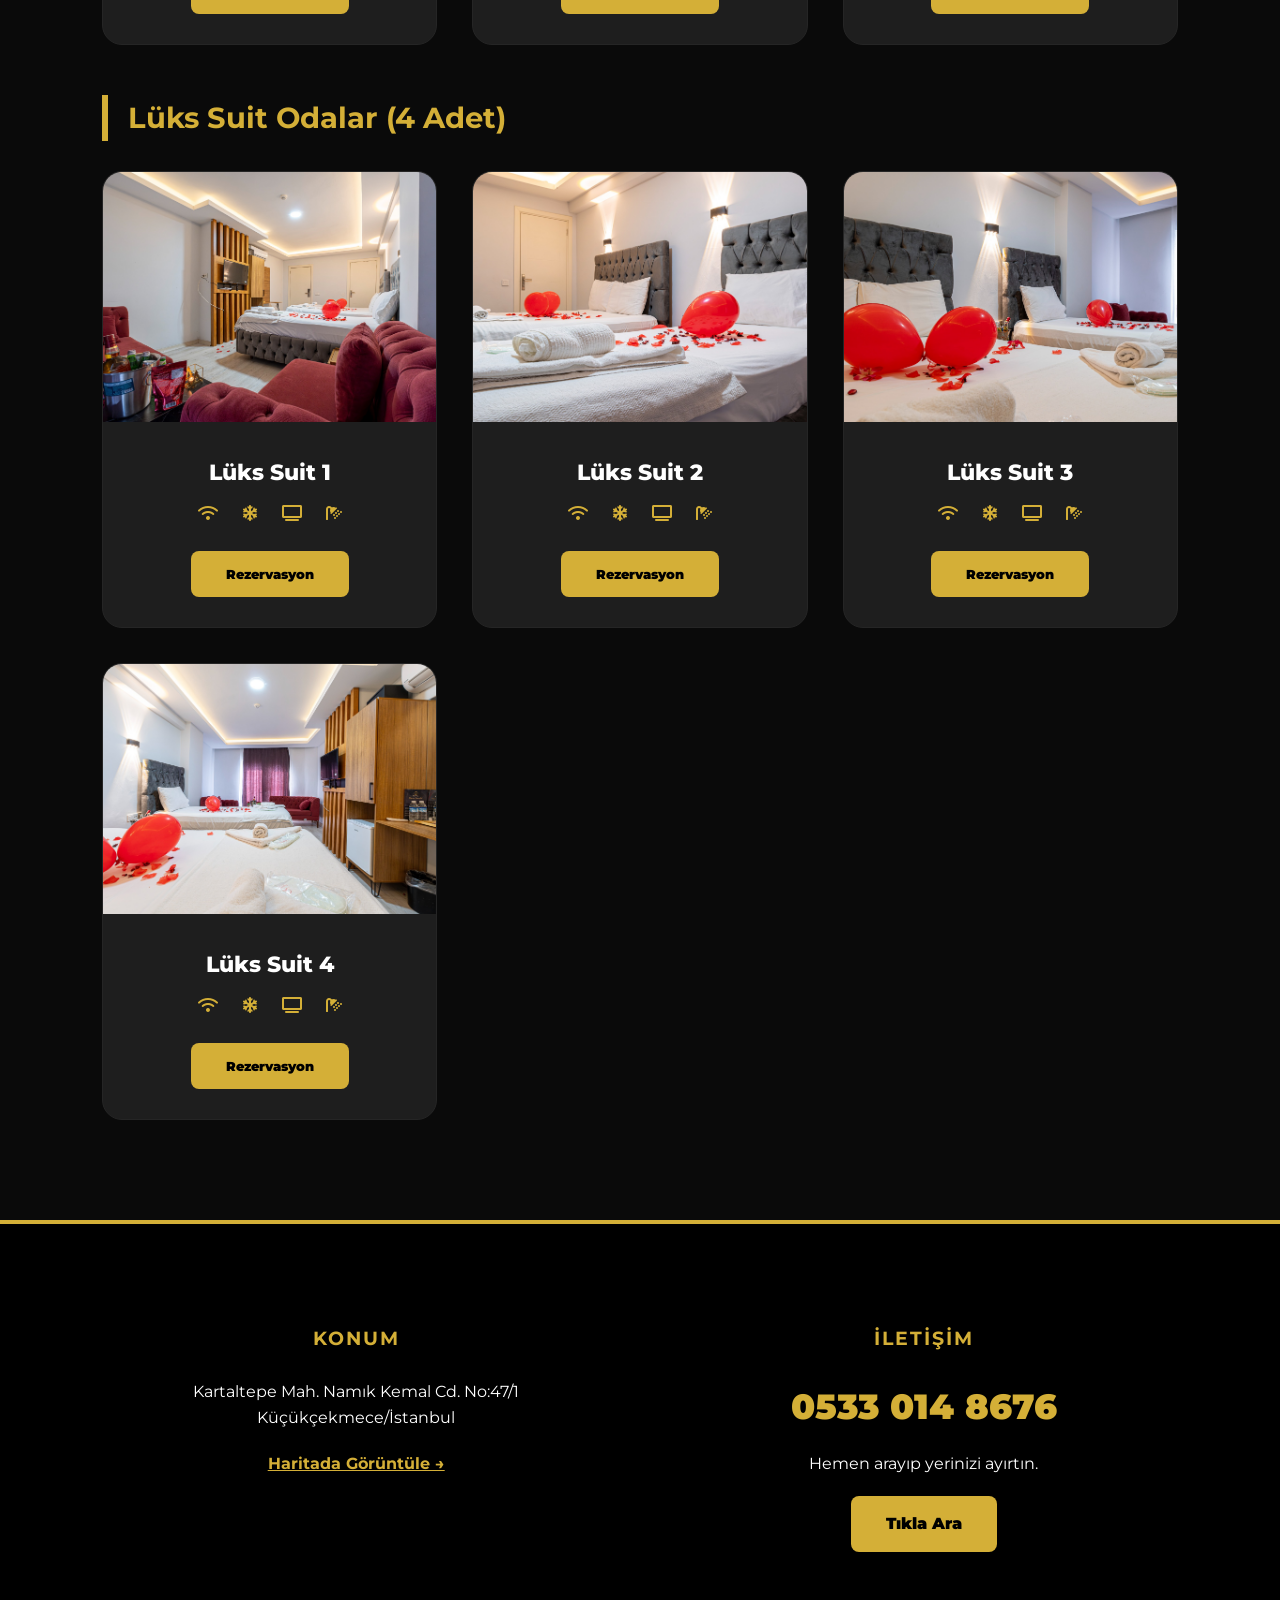
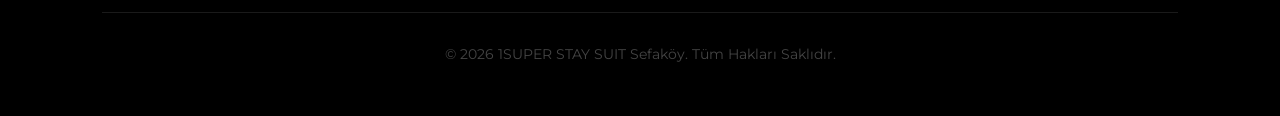
==== commit d4e5447f: "Add files via upload" ====
--- a/index.html
+++ b/index.html
@@ -3,9 +3,8 @@
 <head>
     <meta charset="UTF-8">
     <meta name="viewport" content="width=device-width, initial-scale=1.0">
-    <title>Sefaköy Super Stay Suit | Metrobüse 5 Dakika | 0533 014 8676</title>
-    <meta name="description" content="Sefaköy merkezde, metrobüse yürüme mesafesinde 16 modern oda. 7/24 hizmet, hijyenik ve güvenli konaklama.">
-    <meta name="google-site-verification" content="google6230de3ca9fc16be" />
+    <title>1SUPER STAY SUIT | Sefaköy Konaklama | 0533 014 8676</title>
+    <meta name="description" content="Sefaköy'de 12 Standart ve 4 Lüks Suit oda ile hizmetinizdeyiz. Metrobüse 5 dakika mesafede güvenli konaklama.">
     <link rel="stylesheet" href="style.css">
     <link rel="stylesheet" href="https://cdnjs.cloudflare.com/ajax/libs/font-awesome/6.0.0/css/all.min.css">
     <link href="https://fonts.googleapis.com/css2?family=Montserrat:wght@400;700;900&family=Playfair+Display:wght@700&display=swap" rel="stylesheet">
@@ -13,7 +12,7 @@
 <body>
 
     <nav class="navbar">
-        <div class="logo">SUPER STAY <span>SUIT</span></div>
+        <div class="logo">1SUPER STAY <span>SUIT</span></div>
         <ul class="nav-links">
             <li><a href="#home">Ana Sayfa</a></li>
             <li><a href="#rooms">Odalarımız</a></li>
@@ -26,10 +25,10 @@
         <div class="hero-content">
             <span class="badge">Sefaköy Metrobüse 5 Dakika</span>
             <h1>Şehrin Merkezinde Üstün Konfor</h1>
-            <p>12 Standart & 4 Lüks Suit Oda ile Hizmetinizdeyiz</p>
+            <p>12 Standart & 4 Lüks Suit Oda</p>
             <div class="hero-btns">
                 <a href="#rooms" class="btn">Odaları İncele</a>
-                <a href="https://maps.app.goo.gl/95u3yV6zYx5F6L8z6" target="_blank" class="btn-outline"><i class="fas fa-map-marker-alt"></i> Yol Tarifi Al</a>
+                <a href="https://maps.app.goo.gl/pM7AueuR9mC3N57D6" target="_blank" class="btn-outline"><i class="fas fa-map-marker-alt"></i> Yol Tarifi Al</a>
             </div>
         </div>
     </header>
@@ -75,17 +74,19 @@
             <div class="footer-item">
                 <h3>KONUM</h3>
                 <p>Kartaltepe Mah. Namık Kemal Cd. No:47/1<br>Küçükçekmece/İstanbul</p>
-                <a href="https://maps.app.goo.gl/95u3yV6zYx5F6L8z6" target="_blank" class="map-link">Haritada Görüntüle →</a>
+                <a href="https://maps.app.goo.gl/pM7AueuR9mC3N57D6" target="_blank" class="map-link">Haritada Görüntüle →</a>
             </div>
             <div class="footer-item">
                 <h3>İLETİŞİM</h3>
-                <p class="footer-phone">TEL: 0533 014 8676</p>
+                <p class="footer-phone">0533 014 8676</p>
                 <p class="footer-subtext">Hemen arayıp yerinizi ayırtın.</p>
-                <a href="tel:+905330148676" class="btn" style="margin-top:10px; padding: 8px 20px; font-size: 14px;">Tıkla Ara</a>
+                <div style="margin-top:20px;">
+                    <a href="tel:+905330148676" class="btn">Tıkla Ara</a>
+                </div>
             </div>
         </div>
         <div class="footer-bottom">
-            © 2026 Super Stay Suit Sefaköy. Tüm Hakları Saklıdır.
+            © 2026 1SUPER STAY SUIT Sefaköy. Tüm Hakları Saklıdır.
         </div>
     </footer>
 
--- a/style.css
+++ b/style.css
@@ -1,47 +1,60 @@
 :root { --gold: #d4af37; --dark: #0a0a0a; --gray: #121212; --light-gray: #1e1e1e; }
 * { margin: 0; padding: 0; box-sizing: border-box; font-family: 'Montserrat', sans-serif; }
-body { background: var(--dark); color: white; scroll-behavior: smooth; }
+html { scroll-behavior: smooth; } /* Slaytlı kayış efekti buradan gelir */
+body { background: var(--dark); color: white; line-height: 1.6; }
 
 .navbar { display: flex; justify-content: space-between; align-items: center; padding: 15px 8%; background: rgba(0,0,0,0.98); border-bottom: 2px solid var(--gold); position: fixed; width: 100%; top: 0; z-index: 1000; }
-.logo { font-size: 22px; font-weight: 900; letter-spacing: 1px; }
+.logo { font-size: 20px; font-weight: 900; letter-spacing: 1px; }
 .logo span { color: var(--gold); }
 .nav-links { display: flex; list-style: none; }
 .nav-links a { color: white; text-decoration: none; margin-left: 20px; font-size: 13px; font-weight: bold; text-transform: uppercase; transition: 0.3s; }
 .nav-links a:hover { color: var(--gold); }
 
-.hero { height: 85vh; background: linear-gradient(rgba(0,0,0,0.7), rgba(0,0,0,0.7)), url('images/otel.jpg') center/cover; display: flex; align-items: center; justify-content: center; text-align: center; }
-.badge { background: var(--gold); color: black; padding: 5px 15px; border-radius: 50px; font-weight: bold; font-size: 0.8rem; margin-bottom: 20px; display: inline-block; }
-.hero h1 { font-family: 'Playfair Display', serif; font-size: 4rem; margin-bottom: 15px; }
+.hero { min-height: 90vh; background: linear-gradient(rgba(0,0,0,0.7), rgba(0,0,0,0.7)), url('images/otel.jpg') center/cover; display: flex; align-items: center; justify-content: center; text-align: center; padding: 120px 20px 60px; }
+.hero-content { max-width: 800px; }
+.badge { background: var(--gold); color: black; padding: 6px 18px; border-radius: 50px; font-weight: bold; font-size: 0.85rem; margin-bottom: 25px; display: inline-block; }
+.hero h1 { font-family: 'Playfair Display', serif; font-size: clamp(2.5rem, 8vw, 4.5rem); margin-bottom: 20px; line-height: 1.1; }
+.hero p { font-size: 1.3rem; margin-bottom: 35px; color: #ddd; }
 
-.btn { background: var(--gold); color: black; padding: 14px 35px; border-radius: 8px; text-decoration: none; font-weight: 900; cursor: pointer; border: none; transition: 0.3s; }
-.btn-outline { border: 2px solid var(--gold); color: var(--gold); padding: 12px 35px; border-radius: 8px; text-decoration: none; font-weight: 900; margin-left: 10px; transition: 0.3s; }
-.btn:hover { background: white; transform: scale(1.05); }
+.hero-btns { display: flex; gap: 15px; justify-content: center; flex-wrap: wrap; }
+.btn { background: var(--gold); color: black; padding: 15px 35px; border-radius: 8px; text-decoration: none; font-weight: 900; cursor: pointer; border: none; transition: 0.3s; display: inline-block; }
+.btn-outline { border: 2px solid var(--gold); color: var(--gold); padding: 13px 35px; border-radius: 8px; text-decoration: none; font-weight: 900; transition: 0.3s; display: inline-block; }
+.btn:hover { background: white; transform: translateY(-3px); }
 
-.features-bar { display: flex; justify-content: space-around; background: var(--light-gray); padding: 30px 8%; border-bottom: 1px solid #333; flex-wrap: wrap; gap: 20px; }
-.f-item { text-align: center; color: var(--gold); min-width: 120px; }
-.f-item i { font-size: 2rem; display: block; margin-bottom: 10px; }
-.f-item span { color: white; font-weight: bold; font-size: 0.9rem; }
+.features-bar { display: grid; grid-template-columns: repeat(auto-fit, minmax(150px, 1fr)); background: var(--light-gray); padding: 40px 8%; border-bottom: 1px solid #333; gap: 30px; }
+.f-item { text-align: center; color: var(--gold); }
+.f-item i { font-size: 2.2rem; display: block; margin-bottom: 12px; }
+.f-item span { color: white; font-weight: bold; font-size: 0.95rem; }
 
-.rooms { padding: 80px 8%; }
-.section-title h2 { font-size: 2.5rem; color: var(--gold); margin-bottom: 10px; text-align: center; }
-.section-title p { text-align: center; color: #ccc; margin-bottom: 40px; }
-.room-category h3 { color: var(--gold); font-size: 1.6rem; margin: 40px 0 20px; border-left: 5px solid var(--gold); padding-left: 15px; }
-.room-grid { display: grid; grid-template-columns: repeat(auto-fit, minmax(300px, 1fr)); gap: 30px; }
+.rooms { padding: 100px 8%; }
+.section-title { text-align: center; margin-bottom: 60px; }
+.section-title h2 { font-size: 2.8rem; color: var(--gold); margin-bottom: 15px; }
+.room-category h3 { color: var(--gold); font-size: 1.8rem; margin: 50px 0 30px; border-left: 6px solid var(--gold); padding-left: 20px; }
+.room-grid { display: grid; grid-template-columns: repeat(auto-fit, minmax(320px, 1fr)); gap: 35px; }
 
-.room-card { background: var(--light-gray); border-radius: 15px; overflow: hidden; border: 1px solid #222; transition: 0.3s; padding-bottom: 25px; text-align: center; }
-.room-card img { width: 100%; height: 230px; object-fit: cover; }
-.room-card h4 { margin: 20px 0 10px; font-size: 1.3rem; }
-.room-icons { margin-bottom: 20px; color: #888; font-size: 0.9rem; }
-.room-icons i { margin: 0 8px; color: var(--gold); }
+.room-card { background: var(--light-gray); border-radius: 20px; overflow: hidden; border: 1px solid #252525; transition: 0.3s; padding-bottom: 30px; text-align: center; }
+.room-card img { width: 100%; height: 250px; object-fit: cover; }
+.room-card h4 { margin: 25px 0 10px; font-size: 1.4rem; font-weight: 800; }
+.room-icons { margin-bottom: 25px; color: #777; font-size: 1rem; }
+.room-icons i { margin: 0 10px; color: var(--gold); }
 
-.footer { background: #000; padding: 80px 8% 40px; border-top: 3px solid var(--gold); }
-.footer-grid { display: grid; grid-template-columns: repeat(auto-fit, minmax(250px, 1fr)); gap: 50px; text-align: center; }
-.footer-phone { font-size: 2rem !important; font-weight: 900; color: var(--gold) !important; margin: 15px 0; }
-.map-link { color: var(--gold); text-decoration: none; font-weight: bold; display: block; margin-top: 15px; }
-.footer-bottom { margin-top: 50px; text-align: center; color: #444; border-top: 1px solid #111; padding-top: 20px; font-size: 0.8rem; }
+.footer { background: #000; padding: 100px 8% 50px; border-top: 4px solid var(--gold); }
+.footer-grid { display: grid; grid-template-columns: repeat(auto-fit, minmax(280px, 1fr)); gap: 60px; text-align: center; }
+.footer-item h3 { color: var(--gold); margin-bottom: 25px; letter-spacing: 2px; }
+.footer-phone { font-size: 2.2rem !important; font-weight: 900; color: var(--gold) !important; margin: 15px 0; display: block; }
+.map-link { color: var(--gold); text-decoration: underline; font-weight: bold; display: inline-block; margin-top: 20px; }
+.footer-bottom { margin-top: 60px; text-align: center; color: #444; border-top: 1px solid #1a1a1a; padding-top: 30px; font-size: 0.9rem; }
 
-.modal { display: none; position: fixed; top: 0; left: 0; width: 100%; height: 100%; background: rgba(0,0,0,0.96); z-index: 2000; }
-.modal-content { background: #111; width: 90%; max-width: 400px; margin: 100px auto; padding: 40px; border-radius: 20px; border: 1px solid var(--gold); position: relative; }
-.close { position: absolute; right: 20px; top: 15px; font-size: 30px; color: white; cursor: pointer; }
-input { width: 100%; padding: 15px; margin: 15px 0; background: #222; border: 1px solid #333; color: white; border-radius: 8px; }
-.btn-whatsapp { background: #25d366; color: white; width: 100%; padding: 15px; border: none; border-radius: 8px; font-weight: bold; cursor: pointer; display: flex; align-items: center; justify-content: center; gap: 10px; }+/* Modal & Mobil Düzenlemeler */
+@media (max-width: 768px) {
+    .nav-links { display: none; } 
+    .hero h1 { font-size: 2.8rem; }
+    .hero-btns { flex-direction: column; }
+    .btn, .btn-outline { width: 100%; }
+}
+
+.modal { display: none; position: fixed; top: 0; left: 0; width: 100%; height: 100%; background: rgba(0,0,0,0.97); z-index: 2000; }
+.modal-content { background: #111; width: 95%; max-width: 420px; margin: 80px auto; padding: 45px; border-radius: 25px; border: 1px solid var(--gold); position: relative; }
+.close { position: absolute; right: 25px; top: 20px; font-size: 35px; color: white; cursor: pointer; }
+input { width: 100%; padding: 16px; margin: 15px 0; background: #222; border: 1px solid #333; color: white; border-radius: 10px; font-size: 1rem; }
+.btn-whatsapp { background: #25d366; color: white; width: 100%; padding: 16px; border: none; border-radius: 10px; font-weight: bold; cursor: pointer; font-size: 1.1rem; }
